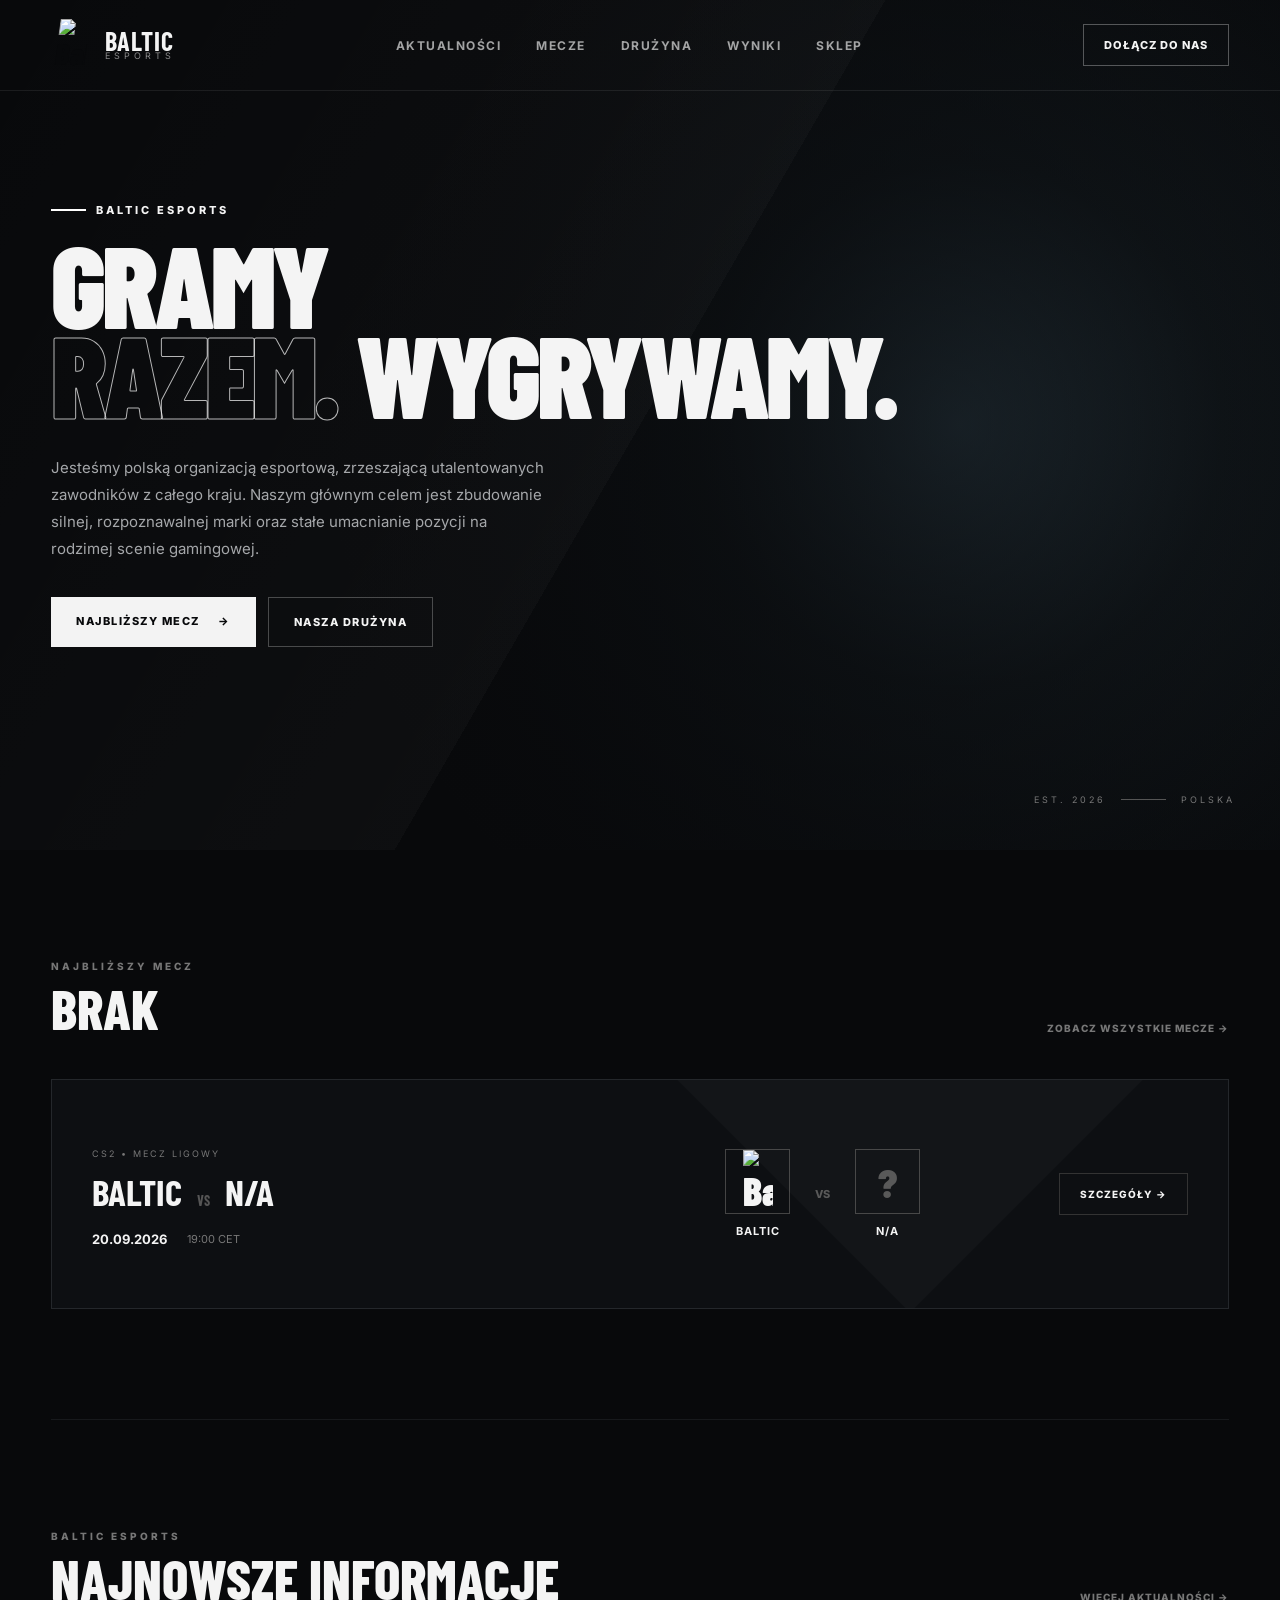
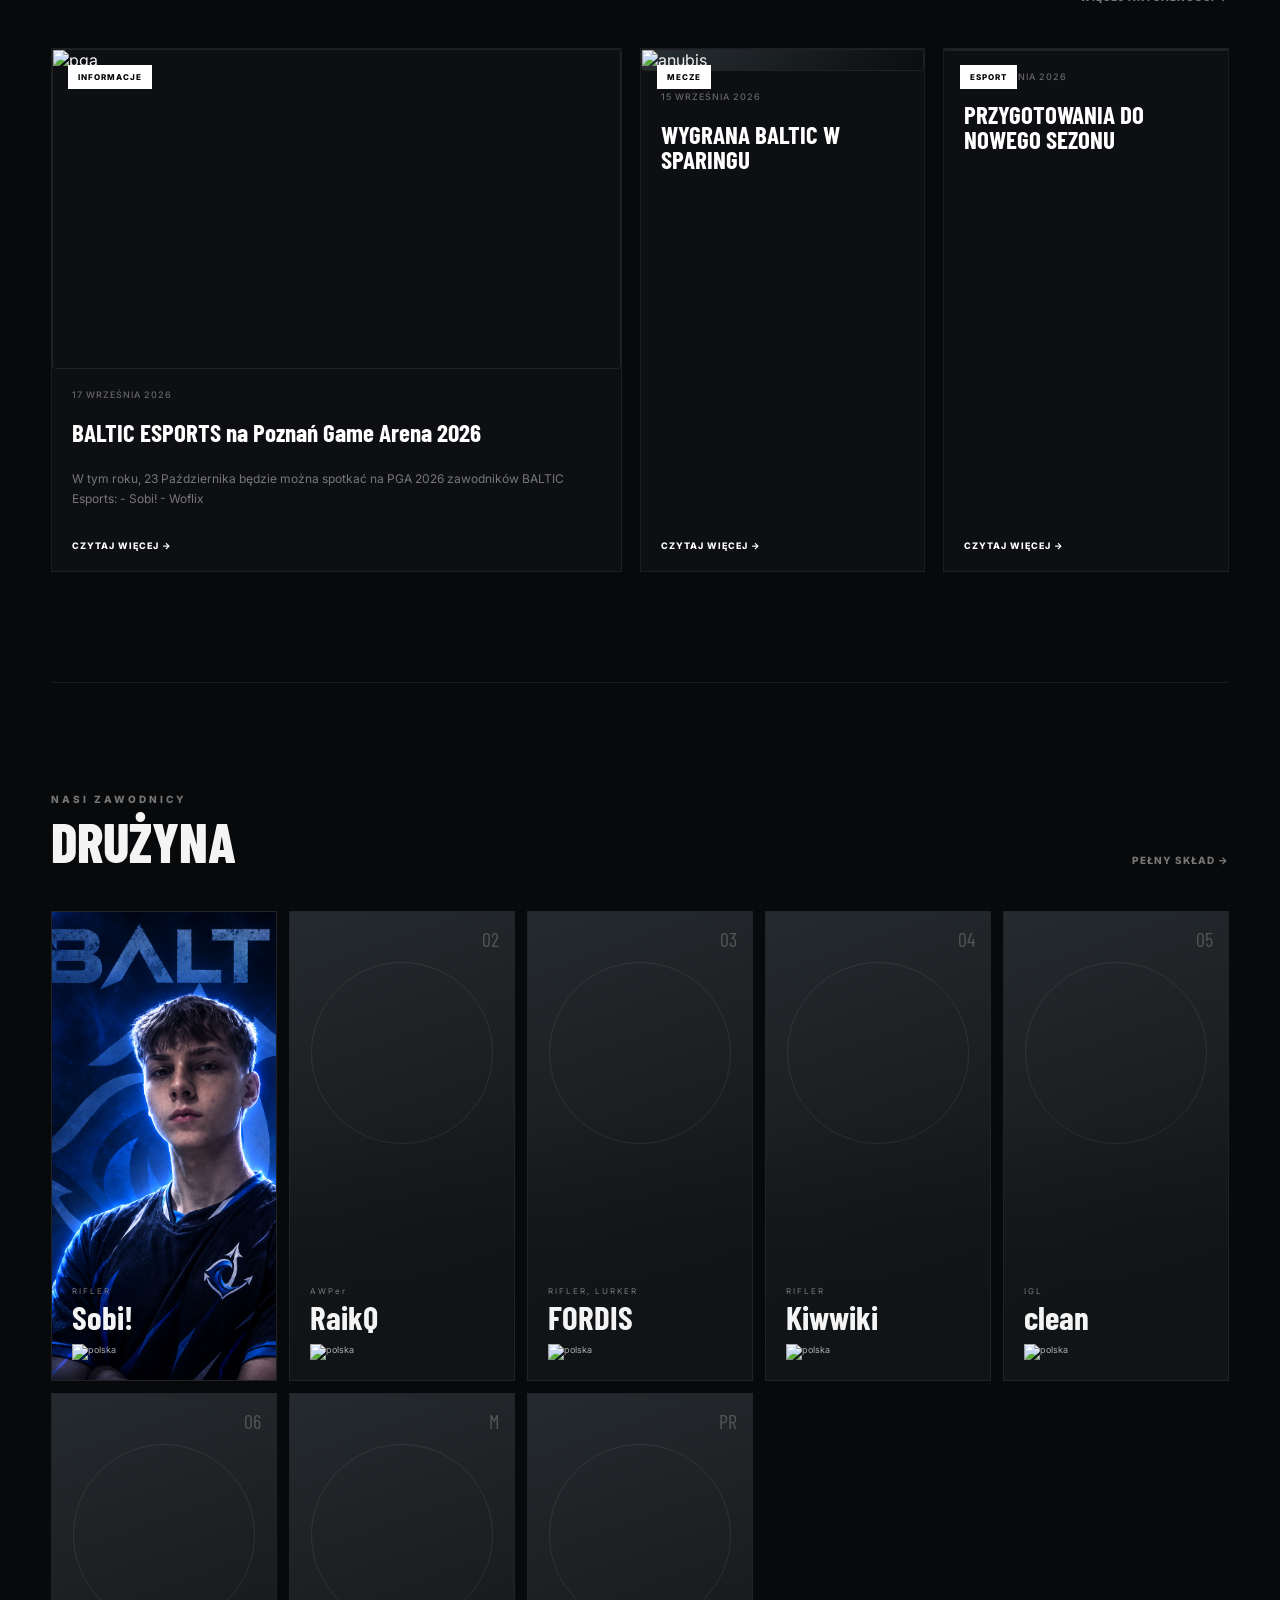
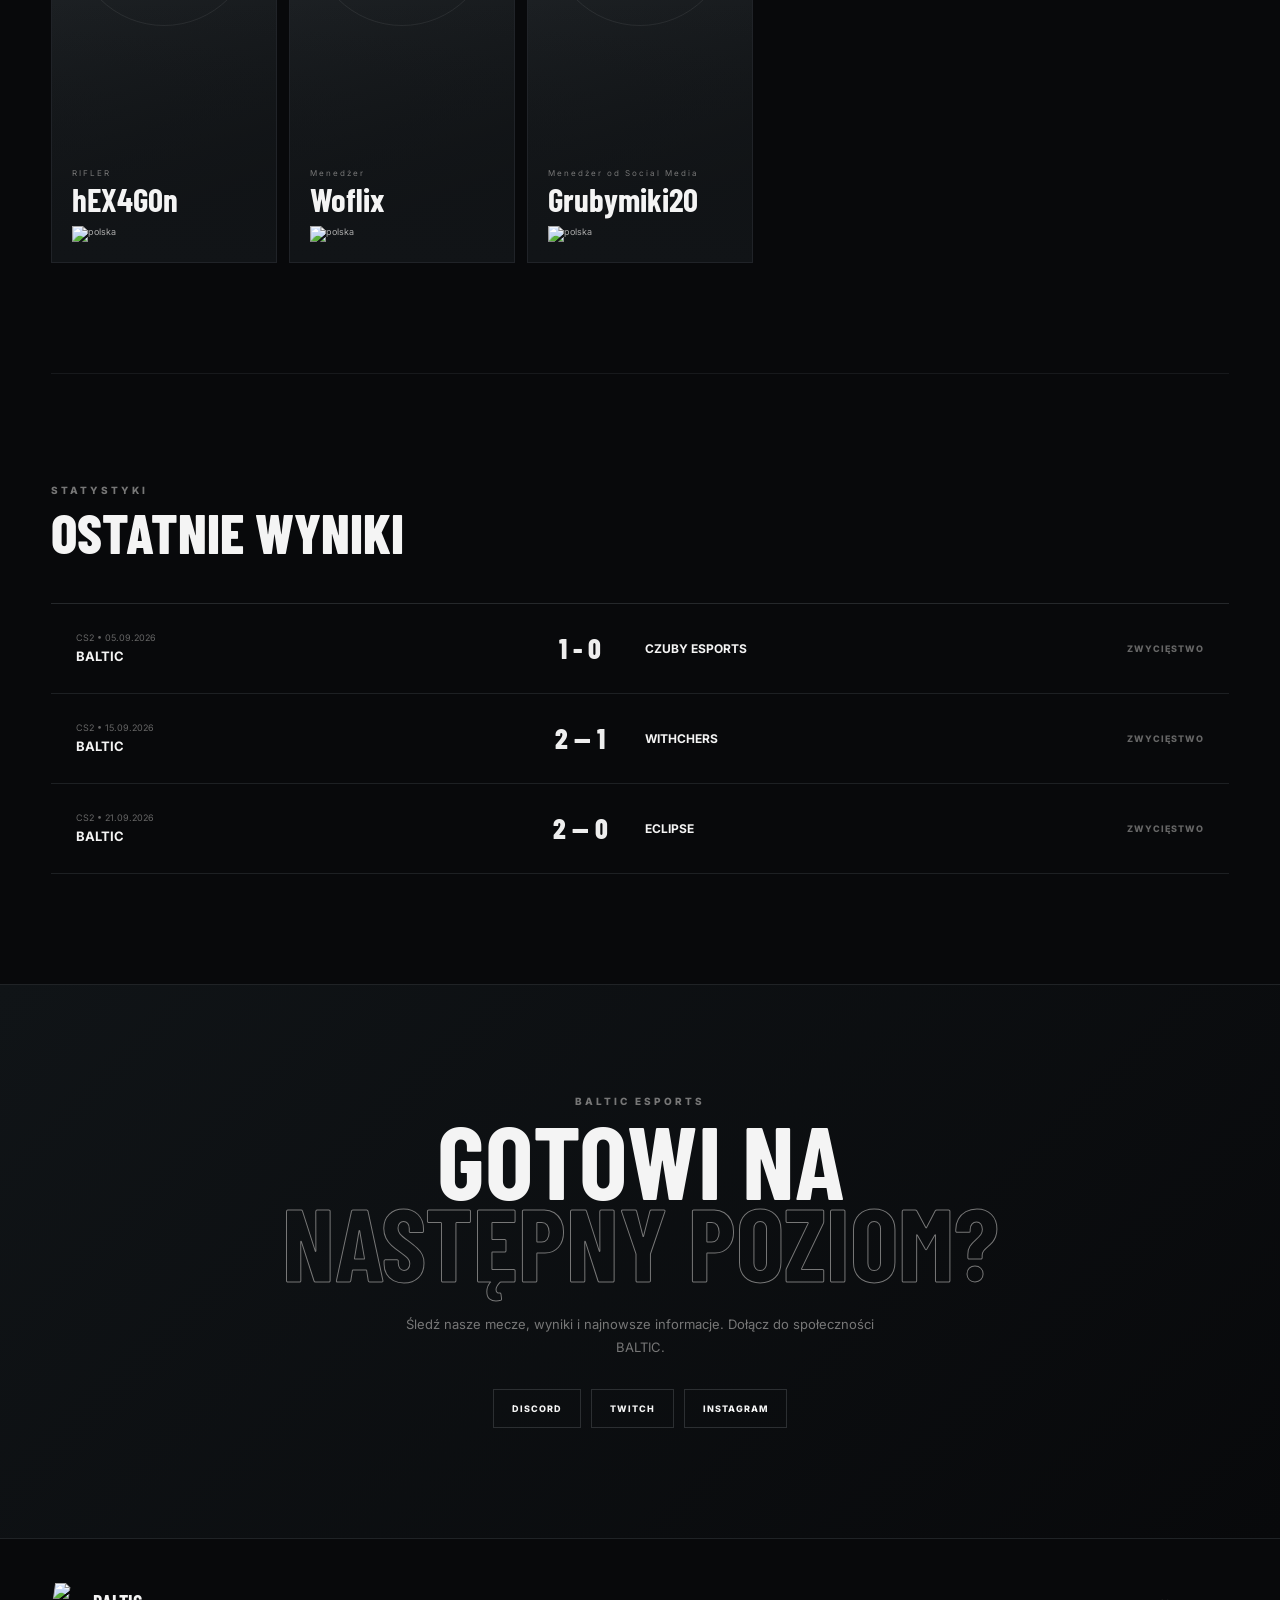
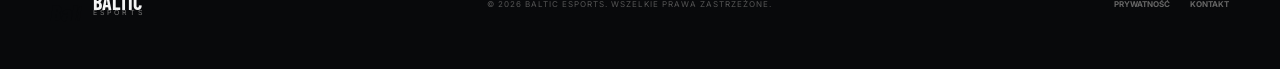
==== index.html @ 94ff8a75 "Add match result section to index.html" ====
<!DOCTYPE html>
<html lang="pl">
<head>
    <meta charset="UTF-8">
    <meta name="viewport" content="width=device-width, initial-scale=1.0">
    <title>BALTIC Esports</title>
    <link rel="stylesheet" href="index.css">
</head>
<body>
    <header class="navbar">
        <div class="nav-container">
            <a href="#" class="logo">
                <div class="logo-mark"><img class="logobaltic" src="BalticLogo.png" alt="Baltic"></div>
                <div class="logo-text">
                    <strong>BALTIC</strong>
                    <span>ESPORTS</span>
                </div>
            </a>
            <nav>
                <a href="#aktualnosci">AKTUALNOŚCI</a>
                <a href="#mecze">MECZE</a>
                <a href="#druzyna">DRUŻYNA</a>
                <a href="#wyniki">WYNIKI</a>
                <a href="/sklep/">SKLEP</a>
            </nav>
            <a href="#kontakt" class="nav-button">DOŁĄCZ DO NAS</a>
        </div>
    </header>
    <main>
        <section class="hero">
            <div class="hero-overlay"></div>
            <div class="hero-content">
                <div class="hero-label">
                    <span></span>
                    BALTIC ESPORTS
                </div>
                <h1>
                    GRAMY<br>
                    <span>RAZEM.</span>
                    WYGRYWAMY.
                </h1>
                <p>
                    Jesteśmy polską organizacją esportową, zrzeszającą utalentowanych zawodników z całego kraju. Naszym głównym celem jest zbudowanie silnej, rozpoznawalnej marki oraz stałe umacnianie pozycji na rodzimej scenie gamingowej.
                </p>
                <div class="hero-buttons">
                    <a href="#mecze" class="button primary">
                        NAJBLIŻSZY MECZ
                        <span>→</span>
                    </a>
                    <a href="#druzyna" class="button secondary">
                        NASZA DRUŻYNA
                    </a>
                </div>
            </div>
            <div class="hero-side">
                <span>EST. 2026</span>
                <div></div>
                <span>POLSKA</span>
            </div>
        </section>
        <section class="match-section" id="mecze">
            <div class="section-header">
                <div>
                    <span class="section-tag">NAJBLIŻSZY MECZ</span>
                    <h2>BRAK</h2>
                </div>
                <a href="#wyniki">ZOBACZ WSZYSTKIE MECZE →</a>
            </div>
            <div class="match-card">
                <div class="match-info">
                    <span class="match-label">CS2 • MECZ LIGOWY</span>
                    <h3>BALTIC <span>VS</span> N/A</h3>

                    <div class="match-date">
                        <strong>20.09.2026</strong>
                        <span>19:00 CET</span>
                    </div>
                </div>
                <div class="match-teams">
                    <div class="team">
                        <div class="team-logo"><img class="logobaltic" src="BalticLogo.png" alt="Baltic"></div>
                        <strong>BALTIC</strong>
                    </div>
                    <div class="vs">VS</div>
                    <div class="team">
                        <div class="enemy-logo">?</div>
                        <strong>N/A</strong>
                    </div>
                </div>
                <a href="#" class="match-button">SZCZEGÓŁY →</a>
            </div>
        </section>
        <section class="news-section" id="aktualnosci">
            <div class="section-header">
                <div>
                    <span class="section-tag">BALTIC ESPORTS</span>
                    <h2>NAJNOWSZE INFORMACJE</h2>
                </div>
                <a href="#">WIĘCEJ AKTUALNOŚCI →</a>
            </div>
            <div class="news-grid">
                <article class="news-card featured">
                    <div class="news-image image-one">
                        <img src="pga.jpg" alt="pga">
                        <span>INFORMACJE</span>
                    </div>
                    <div class="news-content">
                        <small>17 WRZEŚNIA 2026</small>
                        <h3>BALTIC ESPORTS na Poznań Game Arena 2026</h3>
                        <p>
                            W tym roku, 23 Października będzie można spotkać na PGA 2026 zawodników BALTIC Esports:
                            - Sobi!
                            - Woflix
                        </p>
                        <a href="/aktualnosci/">CZYTAJ WIĘCEJ →</a>
                    </div>
                </article>
                <article class="news-card">
                    <div class="news-image image-two">
                        <img src="anubis.jpg" alt="anubis">
                        <span>MECZE</span>
                    </div>
                    <div class="news-content">
                        <small>15 WRZEŚNIA 2026</small>
                        <h3>WYGRANA BALTIC W SPARINGU</h3>
                        <a href="/aktualnosci/">CZYTAJ WIĘCEJ →</a>
                    </div>
                </article>
                <article class="news-card">
                    <div class="news-image image-three">
                        <span>ESPORT</span>
                    </div>
                    <div class="news-content">
                        <small>08 WRZEŚNIA 2026</small>
                        <h3>PRZYGOTOWANIA DO NOWEGO SEZONU</h3>
                        <a href="#">CZYTAJ WIĘCEJ →</a>
                    </div>
                </article>
            </div>
        </section>
        <section class="team-section" id="druzyna">
            <div class="section-header">
                <div>
                    <span class="section-tag">NASI ZAWODNICY</span>
                    <h2>DRUŻYNA</h2>
                </div>
                <a href="#">PEŁNY SKŁAD →</a>
            </div>
            <div class="players">
                <div class="player">
                    <div class="player-number">01</div>
                    <div class="player-photo"><img class="playerphoto" src="Sobi.png" alt="Sobi"></div>
                    <div class="player-info">
                        <span>RIFLER</span>
                        <h3>Sobi!</h3>
                        <small><img class="flaga" src="flagapolski.png" alt="polska"></small>
                    </div>
                </div>
                <div class="player">
                    <div class="player-number">02</div>
                    <div class="player-photo"></div>
                    <div class="player-info">
                        <span>AWPer</span>
                        <h3>RaikQ</h3>
                        <small><img class="flaga" src="flagapolski.png" alt="polska"></small>
                    </div>
                </div>
                <div class="player">
                    <div class="player-number">03</div>
                    <div class="player-photo"></div>
                    <div class="player-info">
                        <span>RIFLER, LURKER</span>
                        <h3>FORDIS</h3>
                        <small><img class="flaga" src="flagapolski.png" alt="polska"></small>
                    </div>
                    </div>
                <div class="player">
                    <div class="player-number">04</div>
                    <div class="player-photo"></div>
                    <div class="player-info">
                        <span>RIFLER</span>
                        <h3>Kiwwiki</h3>
                        <small><img class="flaga" src="flagapolski.png" alt="polska"></small>
                    </div>
                    </div>
                <div class="player">
                    <div class="player-number">05</div>
                    <div class="player-photo"></div>
                    <div class="player-info">
                        <span>IGL</span>
                        <h3>clean</h3>
                        <small><img class="flaga" src="flagapolski.png" alt="polska"></small>
                    </div>
                    </div>
                <div class="player">
                    <div class="player-number">06</div>
                    <div class="player-photo"></div>
                    <div class="player-info">
                        <span>RIFLER</span>
                        <h3>hEX4G0n</h3>
                        <small><img class="flaga" src="flagapolski.png" alt="polska"></small>
                    </div>
                    </div>
                <div class="player">
                    <div class="player-number">M</div>
                    <div class="player-photo"><img class="playerphoto" src="BALTIC_Woflix.png" alt="Woflix"></div>
                    <div class="player-info">
                        <span>Menedżer</span>
                        <h3>Woflix</h3>
                        <small><img class="flaga" src="flagapolski.png" alt="polska"></small>
                    </div>
                    </div>
                    <div class="player">
                    <div class="player-number">PR</div>
                    <div class="player-photo"></div>
                    <div class="player-info">
                        <span>Menedżer od Social Media</span>
                        <h3>Grubymiki20</h3>
                        <small><img class="flaga" src="flagapolski.png" alt="polska"></small>
                    </div>
                        </div>
            </div>
        </section>
        <section class="results-section" id="wyniki">
            <div class="section-header">
                <div>
                    <span class="section-tag">STATYSTYKI</span>
                    <h2>OSTATNIE WYNIKI</h2>
                </div>
            </div>
            <div class="results">
                <div class="result">
                    <div>
                        <span>CS2 • 05.09.2026</span>
                        <strong>BALTIC</strong>
                    </div>

                    <div class="score win">
                        1 - 0
                    </div>

                    <div class="opponent">
                        CZUBY ESPORTS
                    </div>

                    <div class="result-status">ZWYCIĘSTWO</div>
                </div>
                <div class="result">
                    <div>
                        <span>CS2 • 15.09.2026</span>
                        <strong>BALTIC</strong>
                    </div>
                    <div class="score win">
                        2 — 1
                    </div>
                    <div class="opponent">
                        WITHCHERS
                    </div>
                    <div class="result-status">ZWYCIĘSTWO</div>
                </div>
                <div class="result">
                    <div>
                        <span>CS2 • 21.09.2026</span>
                        <strong>BALTIC</strong>
                    </div>
                    <div class="score win">
                        2 — 0
                    </div>
                    <div class="opponent">
                        ECLIPSE
                    </div>
                    <div class="result-status">ZWYCIĘSTWO</div>
                </div>

            </div>

        </section>
        <section class="cta" id="kontakt">
            <div class="cta-content">
                <span class="section-tag">BALTIC ESPORTS</span>
                <h2>
                    GOTOWI NA<br>
                    <span>NASTĘPNY POZIOM?</span>
                </h2>
                <p>
                    Śledź nasze mecze, wyniki i najnowsze informacje.
                    Dołącz do społeczności BALTIC.
                </p>
                <div class="social-buttons">
                    <a href="https://discord.gg/GJgg8WzSNc">DISCORD</a>
                    <a href="https://twitch.tv/Baltic_Live">TWITCH</a>
                    <a href="https://instragram.com/Woflix_">INSTAGRAM</a>
                </div>
            </div>
        </section>
    </main>
    <footer>
        <div class="footer-logo">
            <div class="logo-mark"><img class="logobaltic" src="BalticLogo.png" alt="Baltic"></div>
            <div>
                <strong>BALTIC</strong>
                <span>ESPORTS</span>
            </div>
        </div>
        <p>© 2026 BALTIC ESPORTS. WSZELKIE PRAWA ZASTRZEŻONE.</p>
        <div class="footer-links">
            <a href="#">PRYWATNOŚĆ</a>
            <a href="mailto:woflix@baltic-esports.com">KONTAKT</a>
        </div>
    </footer>
</body>
</html>
---- index.css ----
@import url('https://fonts.googleapis.com/css2?family=Barlow+Condensed:wght@400;500;600;700;800;900&family=Inter:wght@400;500;600;700;800&display=swap');


/* =========================
   RESET
========================= */

* {
    margin: 0;
    padding: 0;
    box-sizing: border-box;
}

html {
    scroll-behavior: smooth;
}

body {
    background: #08090b;
    color: #f4f4f4;
    font-family: "Inter", sans-serif;
}

a {
    color: inherit;
    text-decoration: none;
}


/* =========================
   NAVBAR
========================= */

.navbar {
    position: absolute;
    top: 0;
    left: 0;
    width: 100%;
    z-index: 20;
    border-bottom: 1px solid rgba(255,255,255,0.08);
}

.nav-container {
    width: min(1400px, 92%);
    margin: auto;
    height: 90px;

    display: flex;
    align-items: center;
    justify-content: space-between;
}

.logo {
    display: flex;
    align-items: center;
    gap: 12px;
}

.logo-mark {
    width: 42px;
    height: 42px;
    display: flex;
    align-items: center;
    justify-content: center;
    color: #08090b;
    font-family: "Barlow Condensed";
    font-size: 30px;
    font-weight: 900;
    transform: skew(-8deg);
}

.logo-text {
    display: flex;
    flex-direction: column;
    line-height: 0.85;
}

.logo-text strong {
    font-family: "Barlow Condensed";
    font-size: 26px;
    letter-spacing: 1px;
}

.logo-text span {
    font-size: 9px;
    letter-spacing: 4px;
    opacity: 0.55;
}

nav {
    display: flex;
    gap: 35px;
}

nav a {
    font-size: 12px;
    font-weight: 700;
    letter-spacing: 1.5px;
    opacity: 0.65;
    transition: 0.25s;
}

nav a:hover {
    opacity: 1;
}

.nav-button {
    padding: 13px 20px;
    border: 1px solid rgba(255,255,255,0.3);

    font-size: 11px;
    font-weight: 800;
    letter-spacing: 1px;

    transition: 0.25s;
}

.nav-button:hover {
    background: white;
    color: black;
}


/* =========================
   HERO
========================= */

.hero {
    height: 850px;
    min-height: 700px;

    position: relative;
    overflow: hidden;

    display: flex;
    align-items: center;

    background:
        linear-gradient(90deg, #08090b 0%, rgba(8,9,11,0.85) 38%, rgba(8,9,11,0.25) 100%),
        radial-gradient(circle at 75% 50%, #25343d 0%, #11171b 25%, #08090b 60%);
}

.hero::after {
    content: "";

    position: absolute;
    inset: 0;

    background:
        linear-gradient(120deg,
        transparent 0%,
        rgba(255,255,255,0.025) 50%,
        transparent 50%);

    pointer-events: none;
}

.hero-content {
    position: relative;
    z-index: 5;

    width: min(1400px, 92%);
    margin: auto;
}

.hero-label {
    display: flex;
    align-items: center;
    gap: 10px;

    font-size: 11px;
    font-weight: 800;
    letter-spacing: 3px;

    margin-bottom: 22px;
}

.hero-label span {
    width: 35px;
    height: 2px;
    background: white;
}

.hero h1 {
    font-family: "Barlow Condensed";
    font-size: clamp(80px, 9vw, 145px);
    font-weight: 900;
    line-height: 0.78;
    letter-spacing: -4px;
}

.hero h1 span {
    color: transparent;
    -webkit-text-stroke: 1px rgba(255,255,255,0.7);
}

.hero p {
    max-width: 500px;
    margin-top: 35px;

    font-size: 15px;
    line-height: 1.8;
    color: #a5a7aa;
}

.hero-buttons {
    display: flex;
    gap: 12px;
    margin-top: 35px;
}

.button {
    padding: 17px 25px;

    font-size: 11px;
    font-weight: 800;
    letter-spacing: 1.5px;

    transition: 0.25s;
}

.button.primary {
    background: #f3f3f3;
    color: #08090b;
}

.button.primary span {
    margin-left: 15px;
}

.button.primary:hover {
    transform: translateY(-3px);
}

.button.secondary {
    border: 1px solid rgba(255,255,255,0.25);
}

.button.secondary:hover {
    background: rgba(255,255,255,0.08);
}

.hero-side {
    position: absolute;
    right: 45px;
    bottom: 45px;

    display: flex;
    align-items: center;
    gap: 15px;

    font-size: 9px;
    letter-spacing: 3px;
    color: #777;
}

.hero-side div {
    width: 45px;
    height: 1px;
    background: #555;
}


/* =========================
   GENERAL SECTIONS
========================= */

section:not(.hero) {
    width: min(1400px, 92%);
    margin: auto;
    padding: 110px 0;
}

.section-header {
    display: flex;
    align-items: end;
    justify-content: space-between;

    margin-bottom: 45px;
}

.section-tag {
    display: block;

    font-size: 10px;
    font-weight: 800;
    letter-spacing: 3px;

    color: #777;

    margin-bottom: 12px;
}

.section-header h2 {
    font-family: "Barlow Condensed";
    font-size: 55px;
    line-height: 0.9;
    font-weight: 800;
}

.section-header > a {
    font-size: 10px;
    font-weight: 800;
    letter-spacing: 1px;
    color: #777;
}

.section-header > a:hover {
    color: white;
}


/* =========================
   MATCH
========================= */

.match-section {
    border-bottom: 1px solid #17191c;
}

.match-card {
    min-height: 230px;

    padding: 40px;

    border: 1px solid #24272b;
    background: #0d0f12;

    display: grid;
    grid-template-columns: 1.2fr 1fr auto;
    align-items: center;
    gap: 30px;

    position: relative;
    overflow: hidden;
}

.match-card::before {
    content: "";

    position: absolute;
    width: 400px;
    height: 400px;

    right: 10%;
    top: -250px;

    background: rgba(255,255,255,0.025);
    transform: rotate(45deg);
}

.match-label {
    font-size: 9px;
    letter-spacing: 2px;
    color: #777;
}

.match-info h3 {
    font-family: "Barlow Condensed";
    font-size: 37px;
    margin: 8px 0 18px;
}

.match-info h3 span {
    font-size: 14px;
    color: #555;
    margin: 0 8px;
}

.match-date {
    display: flex;
    gap: 20px;
    align-items: center;
}

.match-date strong {
    font-size: 13px;
}

.match-date span {
    color: #777;
    font-size: 11px;
}

.match-teams {
    display: flex;
    align-items: center;
    justify-content: center;
    gap: 25px;
}

.team {
    display: flex;
    flex-direction: column;
    align-items: center;
    gap: 10px;
}

.team-logo,
.enemy-logo {
    width: 65px;
    height: 65px;

    display: flex;
    align-items: center;
    justify-content: center;

    font-family: "Barlow Condensed";
    font-size: 40px;
    font-weight: 900;

    border: 1px solid #444;
}

.enemy-logo {
    color: #555;
}

.team strong {
    font-size: 11px;
    letter-spacing: 1px;
}

.vs {
    color: #555;
    font-size: 11px;
    font-weight: 800;
}

.match-button {
    padding: 14px 20px;

    border: 1px solid #333;

    font-size: 10px;
    font-weight: 800;
    letter-spacing: 1px;

    transition: 0.25s;
}

.match-button:hover {
    background: white;
    color: black;
}


/* =========================
   NEWS
========================= */

.news-grid {
    display: grid;
    grid-template-columns: 2fr 1fr 1fr;
    gap: 18px;
}

/* GŁÓWNA KARTA */
.news-card {
  background: #0d0f12;
  border: 1px solid #1b1e22;
  overflow: hidden;
  display: flex;
  flex-direction: column; /* Układa elementy w pionie: najpierw obrazek, potem treść */
  height: 100%; /* Sprawia, że karty w jednym rzędzie mają równą wysokość */
}

/* KONTENER NA OBRAZEK */
.news-image {
  position: relative; /* Pozwala na pozycjonowanie absolutne napisu (MECZE, ESPORT) */
  width: 100%;
  height: 240px; /* Stała wysokość dla obrazków w zwykłych kartach */
  flex-shrink: 0; /* Zapobiega kurczeniu się obrazka */
}

/* KARTA WYRÓŻNIONA (Pierwsza z lewej) */
.featured .news-image {
  height: 320px; /* Pierwsza karta może mieć większy obrazek */
}

/* DOPASOWANIE SAMEGO OBRAZKA */
.news-image img {
  width: 100%;
  height: 100%;
  object-fit: cover; /* Obrazek wypełnia idealnie przestrzeń bez zniekształceń */
  display: block;
}

/* ETYKIETY (INFORMACJE, MECZE, ESPORT) */
.news-image span {
  position: absolute;
  top: 15px;
  left: 15px;
  z-index: 5;
  background: #ffffff;
  color: #000000;
  padding: 5px 10px;
  font-size: 11px;
  font-weight: bold;
  text-transform: uppercase;
  letter-spacing: 1px;
}

/* KONTENER Z TEKSTEM POD OBRAZKIEM */
.news-content {
  padding: 20px;
  display: flex;
  flex-direction: column;
  flex-grow: 1; /* Sprawia, że stopka z linkiem zawsze ląduje na samym dole */
  gap: 10px;    /* Równe odstępy między datą, tytułem a linkiem */
}

.news-content small {
  color: #64748b;
  font-size: 12px;
  font-weight: 500;
}

.news-content h3 {
  color: #ffffff;
  font-size: 18px;
  line-height: 1.4;
  margin: 0;
}

.news-content p {
  color: #94a3b8;
  font-size: 14px;
  line-height: 1.5;
  margin: 0 0 10px 0;
}

.news-content a {
  color: #ffffff;
  text-decoration: none;
  font-size: 13px;
  font-weight: bold;
  margin-top: auto; /* Wypycha link "CZYTAJ WIĘCEJ" na dół karty */
  display: inline-block;
}

.news-content a:hover {
  text-decoration: underline;
}

/* GRADIENTY DLA KART BEZ OBRAZKÓW */
.image-two {
  background: linear-gradient(135deg, #283034, #0b0d0f);
}

.image-three {
  background: linear-gradient(135deg, #20262b, #0a0b0d);
}

}

.featured .news-image {
    height: 350px;
}

.image-two {
    background:
        linear-gradient(135deg, #283034, #0b0d0f);
}

.image-three {
    background:
        linear-gradient(135deg, #303234, #0a0b0c);
}

.news-image span {
    padding: 7px 10px;
    background: white;
    color: black;

    font-size: 8px;
    font-weight: 800;
    letter-spacing: 1px;
}

.news-content small {
    font-size: 9px;
    color: #666;
    letter-spacing: 1px;
}

.news-content h3 {
    font-family: "Barlow Condensed";
    font-size: 25px;
    line-height: 1;

    margin: 10px 0 14px;
}

.news-content p {
    color: #777;
    font-size: 12px;
    line-height: 1.7;
    margin-bottom: 20px;
}

.news-content a {
    font-size: 9px;
    font-weight: 800;
    letter-spacing: 1px;
}


/* =========================
   TEAM
========================= */

.team-section {
    border-top: 1px solid #17191c;
}

.players {
    display: grid;
    grid-template-columns: repeat(5, 1fr);
    gap: 12px;
}

.player {
    height: 470px;

    position: relative;
    overflow: hidden;

    background:
        linear-gradient(160deg, #252a2e, #0d0f11);

    border: 1px solid #202328;

    transition: 0.3s;
}

.player:hover {
    transform: translateY(-8px);
    border-color: #555;
}

.player::before {
    content: "";

    position: absolute;
    width: 180px;
    height: 180px;

    top: 50px;
    left: 50%;

    transform: translateX(-50%);

    border-radius: 50%;

    border: 1px solid rgba(255,255,255,0.08);
}

.player-photo {
    position: absolute;
    width: 100%;
    height: 80%;
    bottom: 0;
    background:
        linear-gradient(
            to top,
            #111417 0%,
            transparent 70%
        );
}
.playerphoto {
   height: 470px;
   position: absolute;
   left: -30%;
   bottom: 0;
}

.player-number {
    position: absolute;

    right: 15px;
    top: 15px;

    font-family: "Barlow Condensed";
    font-size: 20px;
    color: #555;
}

.player-info {
    position: absolute;

    bottom: 20px;
    left: 20px;

    z-index: 2;
}

.player-info span {
    font-size: 8px;
    letter-spacing: 2px;
    color: #777;
}

.player-info h3 {
    font-family: "Barlow Condensed";
    font-size: 33px;
    line-height: 0.9;
    margin: 5px 0;
}

.player-info small {
    font-size: 9px;
    color: #aaa;
}


/* =========================
   RESULTS
========================= */

.results-section {
    border-top: 1px solid #17191c;
}

.results {
    border-top: 1px solid #25282b;
}

.result {
    min-height: 90px;

    padding: 20px 25px;

    display: grid;
    grid-template-columns: 1fr 130px 1fr 120px;
    align-items: center;

    border-bottom: 1px solid #1d2023;
}

.result > div:first-child {
    display: flex;
    flex-direction: column;
    gap: 5px;
}

.result span {
    color: #666;
    font-size: 9px;
}

.result strong {
    font-size: 13px;
}

.score {
    font-family: "Barlow Condensed";
    font-size: 28px;
    font-weight: 800;
    text-align: center;
}

.score.win {
    color: #eee;
}

.score.loss {
    color: #777;
}

.opponent {
    font-size: 12px;
    font-weight: 700;
   float: right;
}

.result-status {
    text-align: right;
    font-size: 9px;
    font-weight: 800;
    letter-spacing: 1px;
    color: #666;
}


/* =========================
   CTA
========================= */

.cta {
    width: 100% !important;

    text-align: center;

    background:
        linear-gradient(
            135deg,
            #101417,
            #08090b
        );

    border-top: 1px solid #202326;
    border-bottom: 1px solid #202326;
}

.cta-content {
    max-width: 750px;
    margin: auto;
}

.cta h2 {
    font-family: "Barlow Condensed";
    font-size: clamp(65px, 8vw, 110px);
    line-height: 0.8;
    margin-bottom: 30px;
}

.cta h2 span {
    color: transparent;
    -webkit-text-stroke: 1px #777;
}

.cta p {
    color: #777;
    font-size: 13px;
    line-height: 1.8;
    max-width: 500px;
    margin: auto;
}

.social-buttons {
    margin-top: 30px;

    display: flex;
    justify-content: center;
    gap: 10px;
}

.social-buttons a {
    padding: 13px 18px;

    border: 1px solid #2c2f32;

    font-size: 9px;
    font-weight: 800;
    letter-spacing: 1px;

    transition: 0.25s;
}

.social-buttons a:hover {
    background: white;
    color: black;
}


/* =========================
   FOOTER
========================= */

footer {
    min-height: 130px;

    width: min(1400px, 92%);
    margin: auto;

    display: flex;
    align-items: center;
    justify-content: space-between;

    gap: 30px;
}

.footer-logo {
    display: flex;
    align-items: center;
    gap: 10px;
}

.footer-logo .logo-mark {
    width: 32px;
    height: 32px;
    font-size: 22px;
}

.footer-logo > div:last-child {
    display: flex;
    flex-direction: column;
    line-height: 0.8;
}

.footer-logo strong {
    font-family: "Barlow Condensed";
    font-size: 20px;
}

.footer-logo span {
    font-size: 7px;
    letter-spacing: 3px;
    color: #777;
}

footer p {
    color: #555;
    font-size: 8px;
    letter-spacing: 1px;
}

.footer-links {
    display: flex;
    gap: 20px;
}

.footer-links a {
    color: #666;
    font-size: 8px;
    font-weight: 700;
}

.footer-links a:hover {
    color: white;
}


/* =========================
   RESPONSIVE
========================= */

@media (max-width: 1000px) {

    nav {
        display: none;
    }

    .match-card {
        grid-template-columns: 1fr;
        text-align: center;
    }

    .match-date {
        justify-content: center;
    }

    .news-grid {
        grid-template-columns: 1fr;
    }

    .players {
        grid-template-columns: repeat(2, 1fr);
    }

    .result {
        grid-template-columns: 1fr 100px 1fr;
    }

    .result-status {
        display: none;
    }

    footer {
        flex-direction: column;
        justify-content: center;
        padding: 40px 0;
    }
}


@media (max-width: 600px) {

    .nav-button {
        display: none;
    }

    .hero {
        height: 750px;
    }

    .hero h1 {
        font-size: 70px;
        letter-spacing: -2px;
    }

    .hero p {
        font-size: 13px;
    }

    .hero-buttons {
        flex-direction: column;
        width: 220px;
    }

    .section-header {
        align-items: start;
        flex-direction: column;
        gap: 20px;
    }

    .section-header h2 {
        font-size: 43px;
    }

    section:not(.hero) {
        padding: 75px 0;
    }

    .players {
        grid-template-columns: 1fr;
    }

    .player {
        height: 420px;
    }

    .result {
        grid-template-columns: 1fr 90px 1fr;
        padding: 20px 10px;
    }

    .opponent {
        text-align: right;
    }

    .social-buttons {
        flex-direction: column;
        width: 200px;
        margin-left: auto;
        margin-right: auto;
    }
}
.flaga {
   width: 25px;
}
.logobaltic {
   width: 30px;
}
.newsimage {
   width: 250px;
   float: left;
}
.news-article-container {
    max-width: 1200px;
    margin: 120px auto 60px auto;
    padding: 0 20px;
    color: #ffffff;
}

.article-category {
    color: #666;
    font-size: 12px;
    text-transform: uppercase;
    letter-spacing: 2px;
    display: block;
    margin-bottom: 10px;
}

.article-title {
    font-size: 42px;
    font-weight: 800;
    text-transform: uppercase;
    margin-bottom: 20px;
    letter-spacing: -1px;
}

.article-separator {
    width: 100%;
    height: 1px;
    background-color: #222;
    margin-bottom: 40px;
}

.article-content-wrapper {
    display: flex;
    gap: 50px;
    align-items: flex-start;
}

.article-text {
    flex: 1;
    font-size: 18px;
    line-height: 1.6;
    color: #cccccc;
}

.article-text p {
    margin-bottom: 20px;
}

.article-list {
    margin-bottom: 20px;
    padding-left: 20px;
}

.article-list li {
    margin-bottom: 8px;
    color: #ffffff;
}

.article-image-box {
    flex: 1;
}

.news-image {
    width: 100%;
    height: auto;
    border-radius: 4px;
    border: 1px solid #222;
}

.btn-back {
    display: inline-block;
    margin-top: 30px;
    color: #ffffff;
    text-decoration: none;
    font-size: 14px;
    border-bottom: 1px solid transparent;
    transition: border 0.2s;
}

.btn-back:hover {
    border-bottom: 1px solid #ffffff;
}

@media (max-width: 768px) {
    .article-content-wrapper {
        flex-direction: column;
    }
    .article-title {
        font-size: 32px;
    }
}
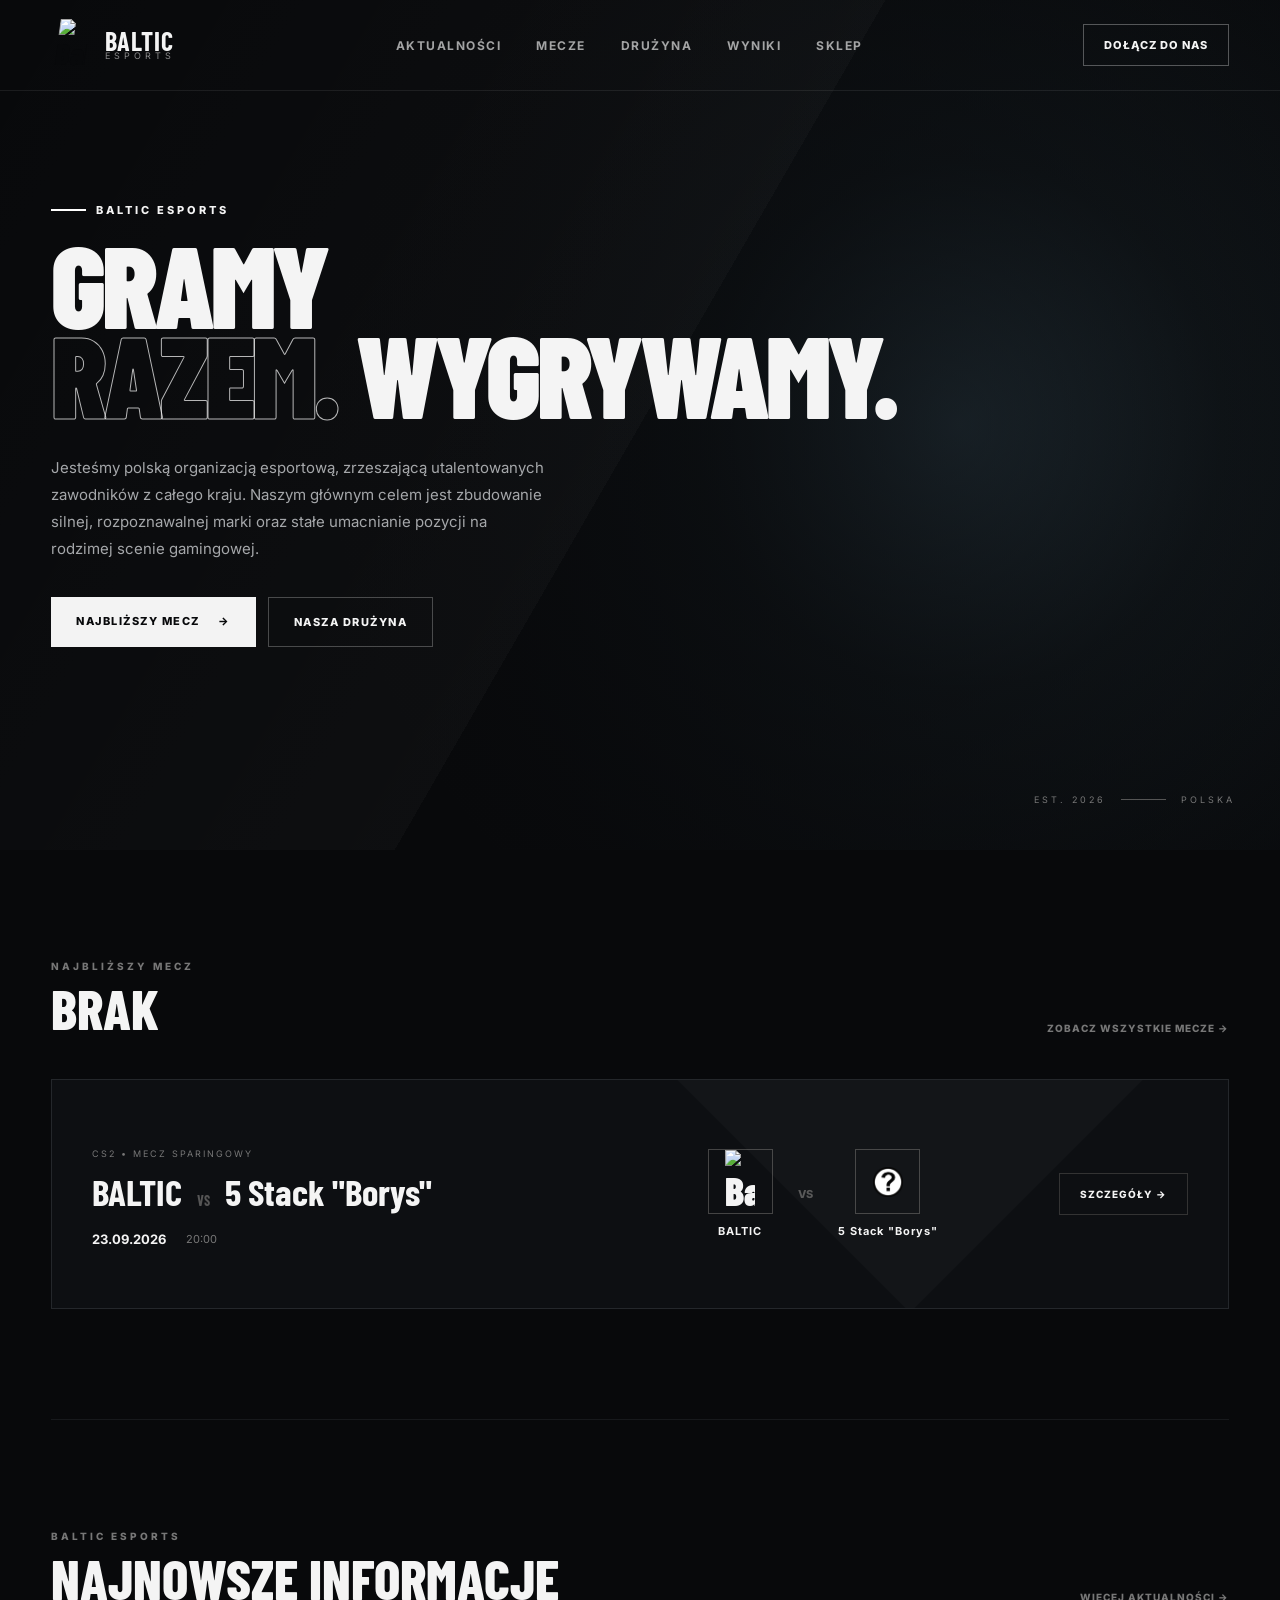
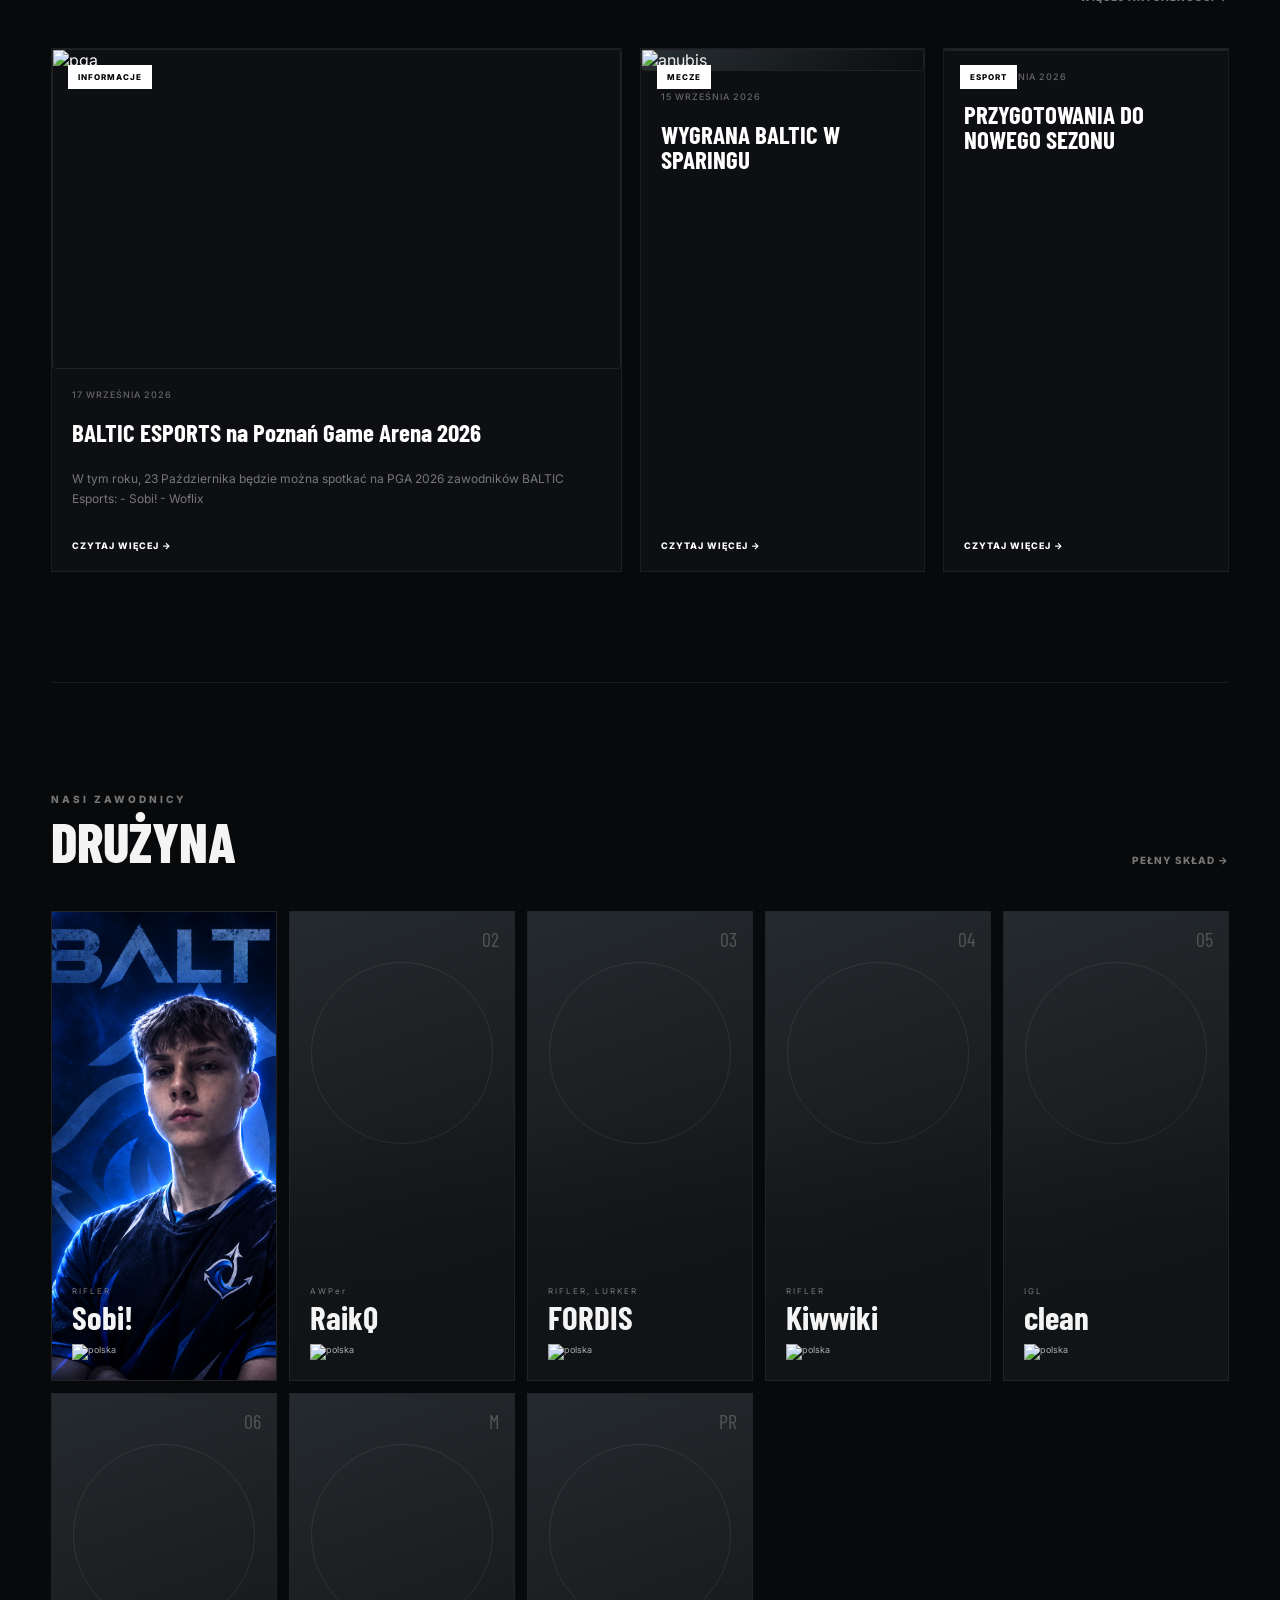
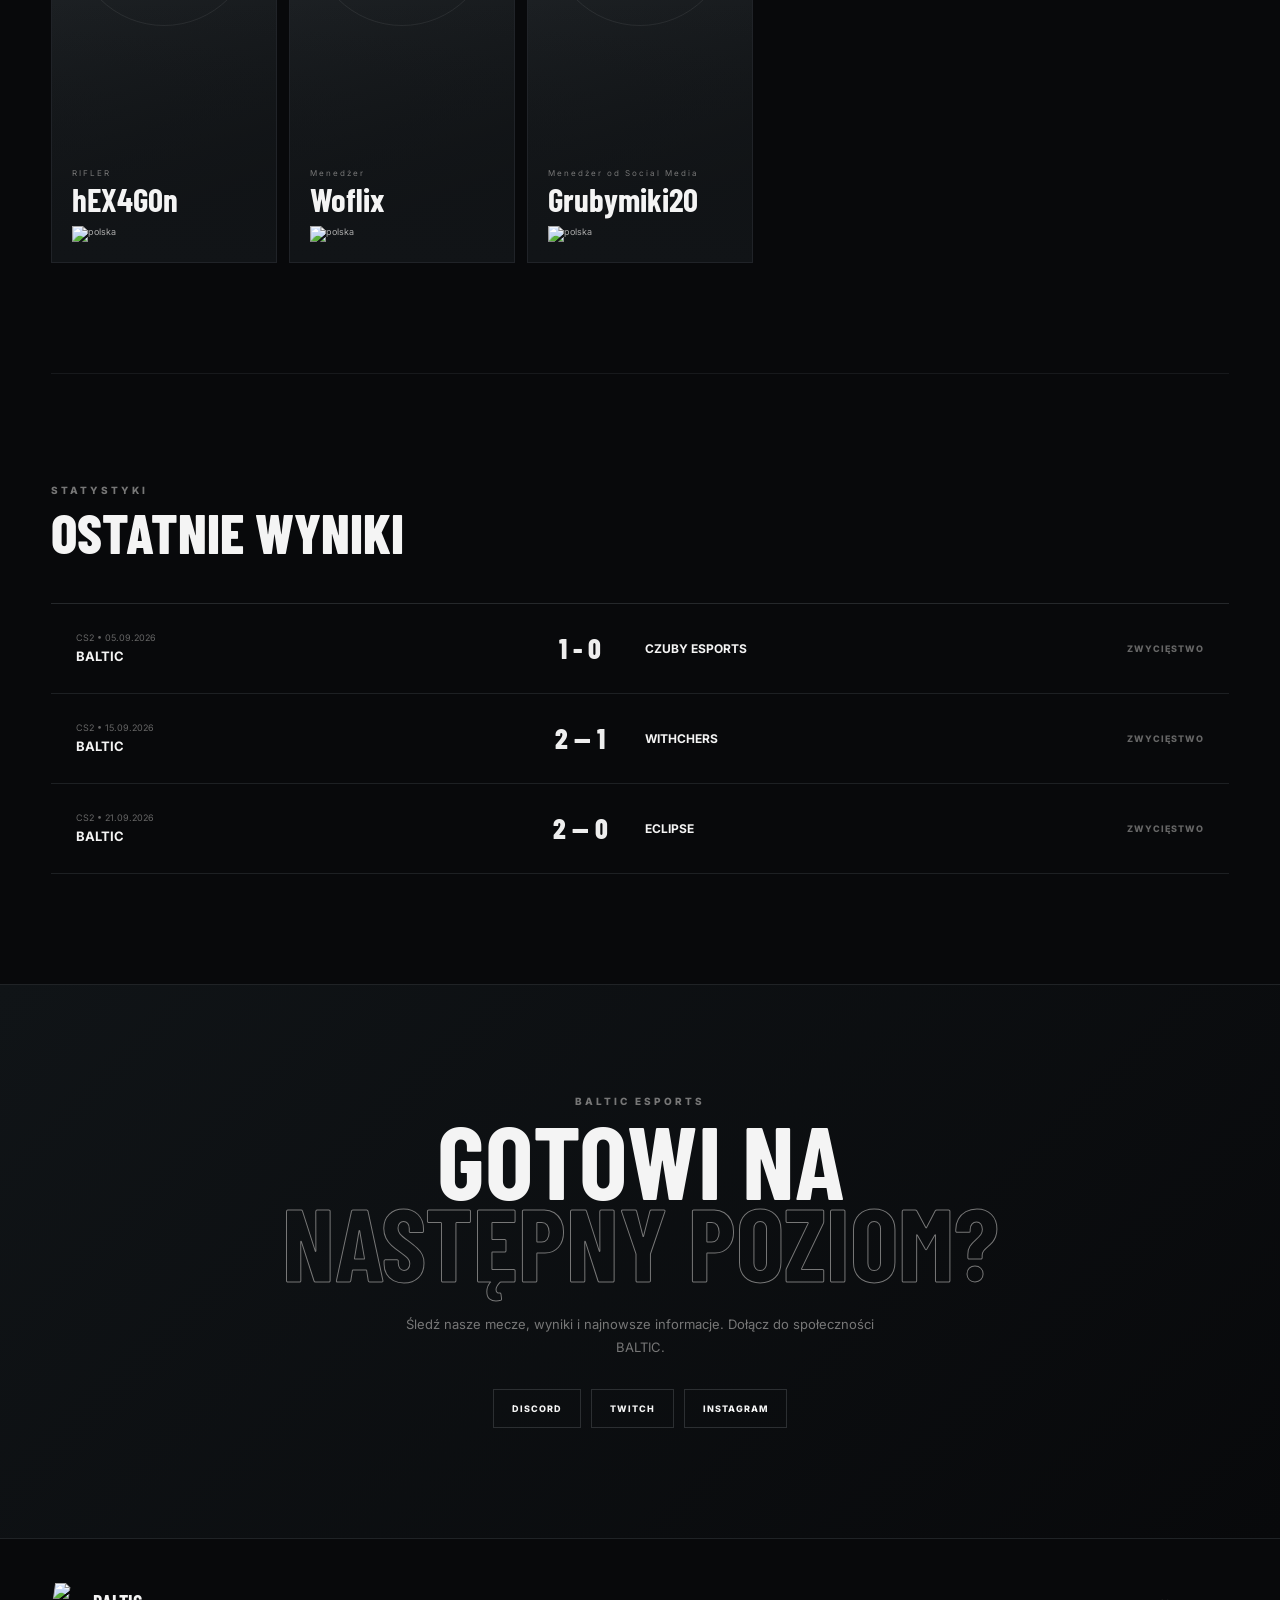
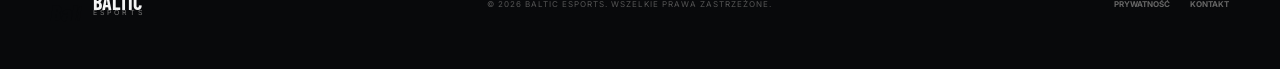
==== commit 50755aad: "Update match details for CS2 game" ====
--- a/index.html
+++ b/index.html
@@ -68,12 +68,12 @@
             </div>
             <div class="match-card">
                 <div class="match-info">
-                    <span class="match-label">CS2 • MECZ LIGOWY</span>
-                    <h3>BALTIC <span>VS</span> N/A</h3>
+                    <span class="match-label">CS2 • MECZ SPARINGOWY</span>
+                    <h3>BALTIC <span>VS</span> 5 Stack "Borys"</h3>
 
                     <div class="match-date">
-                        <strong>20.09.2026</strong>
-                        <span>19:00 CET</span>
+                        <strong>23.09.2026</strong>
+                        <span>20:00</span>
                     </div>
                 </div>
                 <div class="match-teams">
@@ -83,8 +83,8 @@
                     </div>
                     <div class="vs">VS</div>
                     <div class="team">
-                        <div class="enemy-logo">?</div>
-                        <strong>N/A</strong>
+                        <div class="enemy-logo"><img class="logobaltic" src="question mark.png" alt="unknown"></div>
+                        <strong>5 Stack "Borys"</strong>
                     </div>
                 </div>
                 <a href="#" class="match-button">SZCZEGÓŁY →</a>
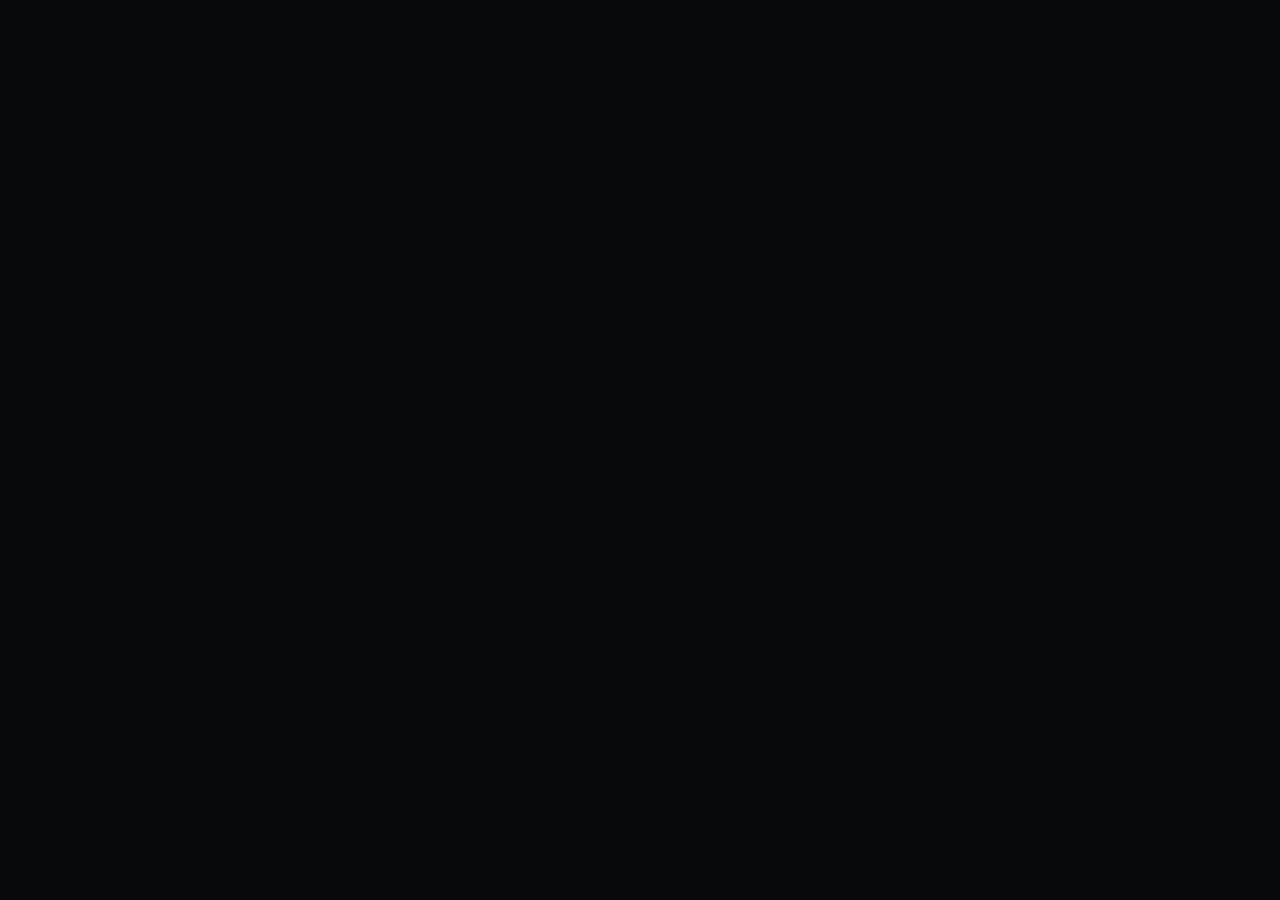
==== commit 223354d6: "Add script tag for index.js in HTML file" ====
--- a/index.html
+++ b/index.html
@@ -5,6 +5,7 @@
     <meta name="viewport" content="width=device-width, initial-scale=1.0">
     <title>BALTIC Esports</title>
     <link rel="stylesheet" href="index.css">
+    <script src="index.js">
 </head>
 <body>
     <header class="navbar">
@@ -62,7 +63,7 @@
             <div class="section-header">
                 <div>
                     <span class="section-tag">NAJBLIŻSZY MECZ</span>
-                    <h2>BRAK</h2>
+                    <h2><p id="data"></h2>
                 </div>
                 <a href="#wyniki">ZOBACZ WSZYSTKIE MECZE →</a>
             </div>
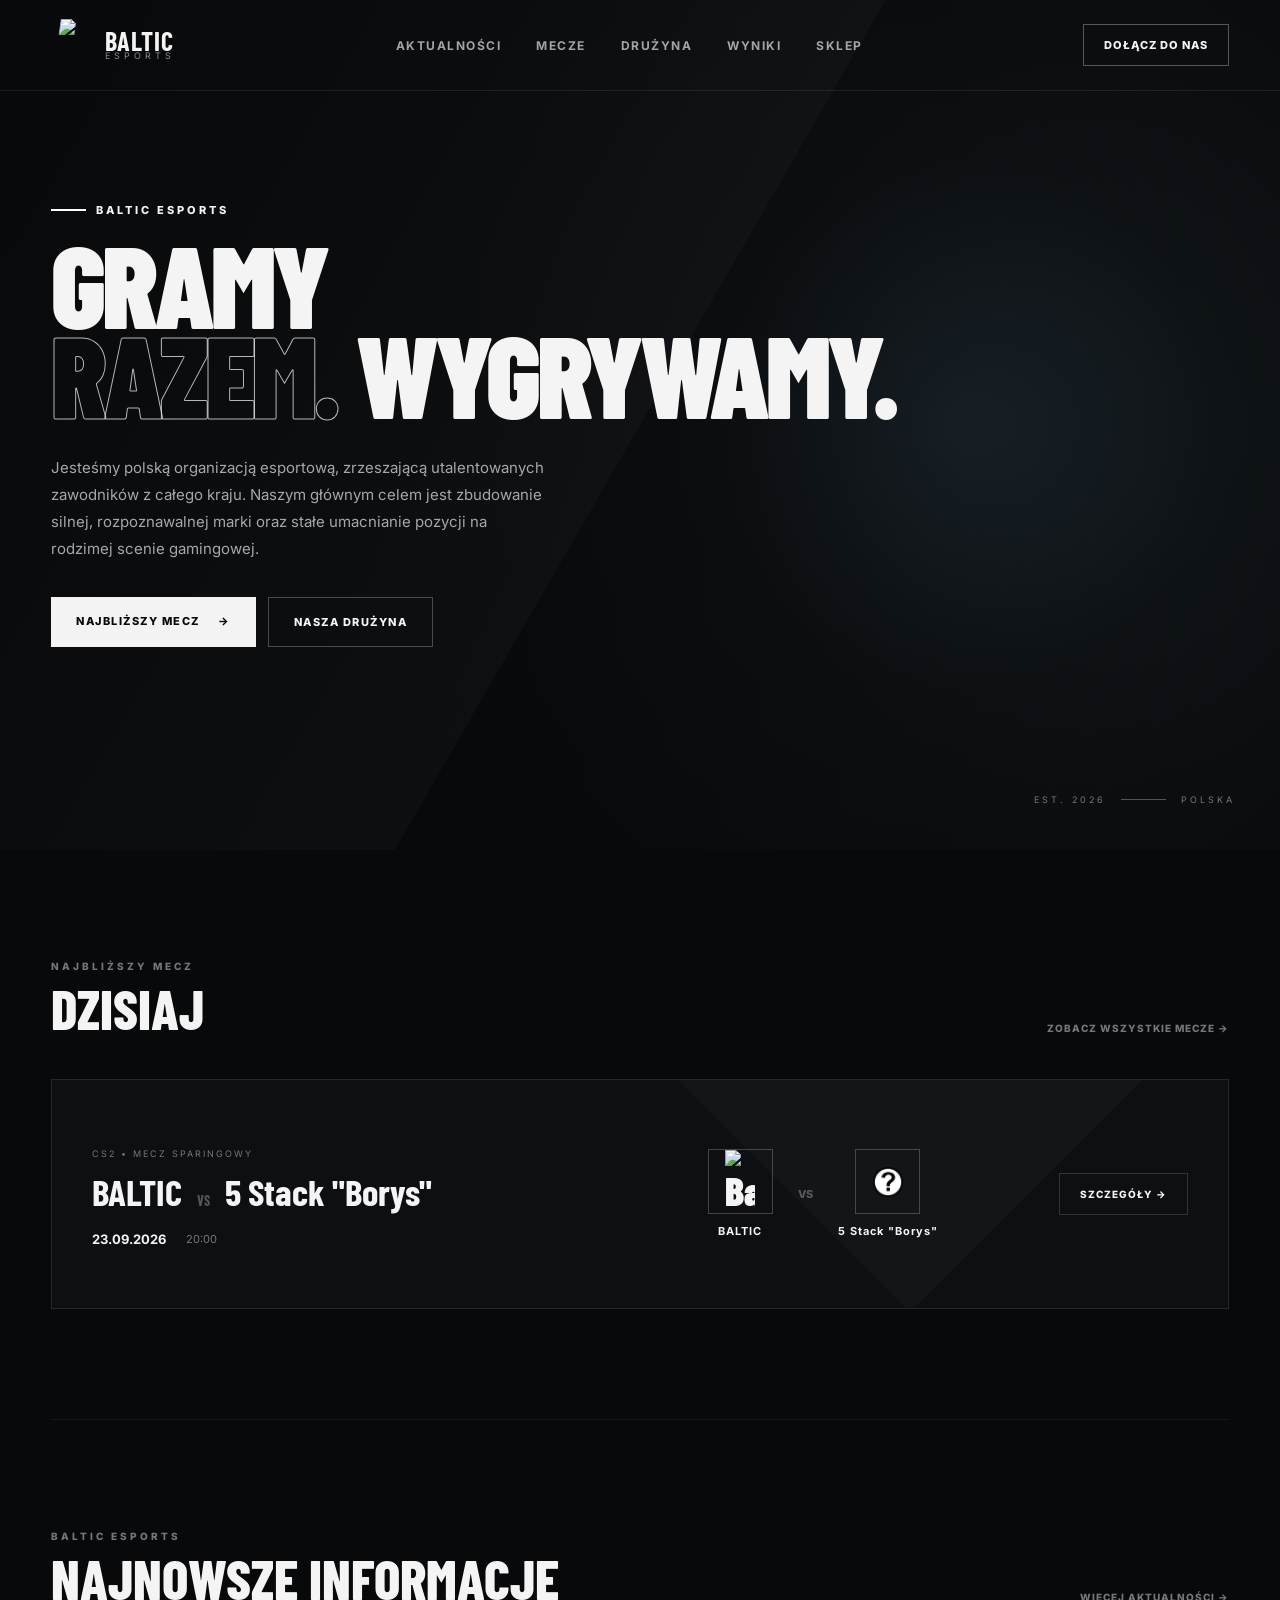
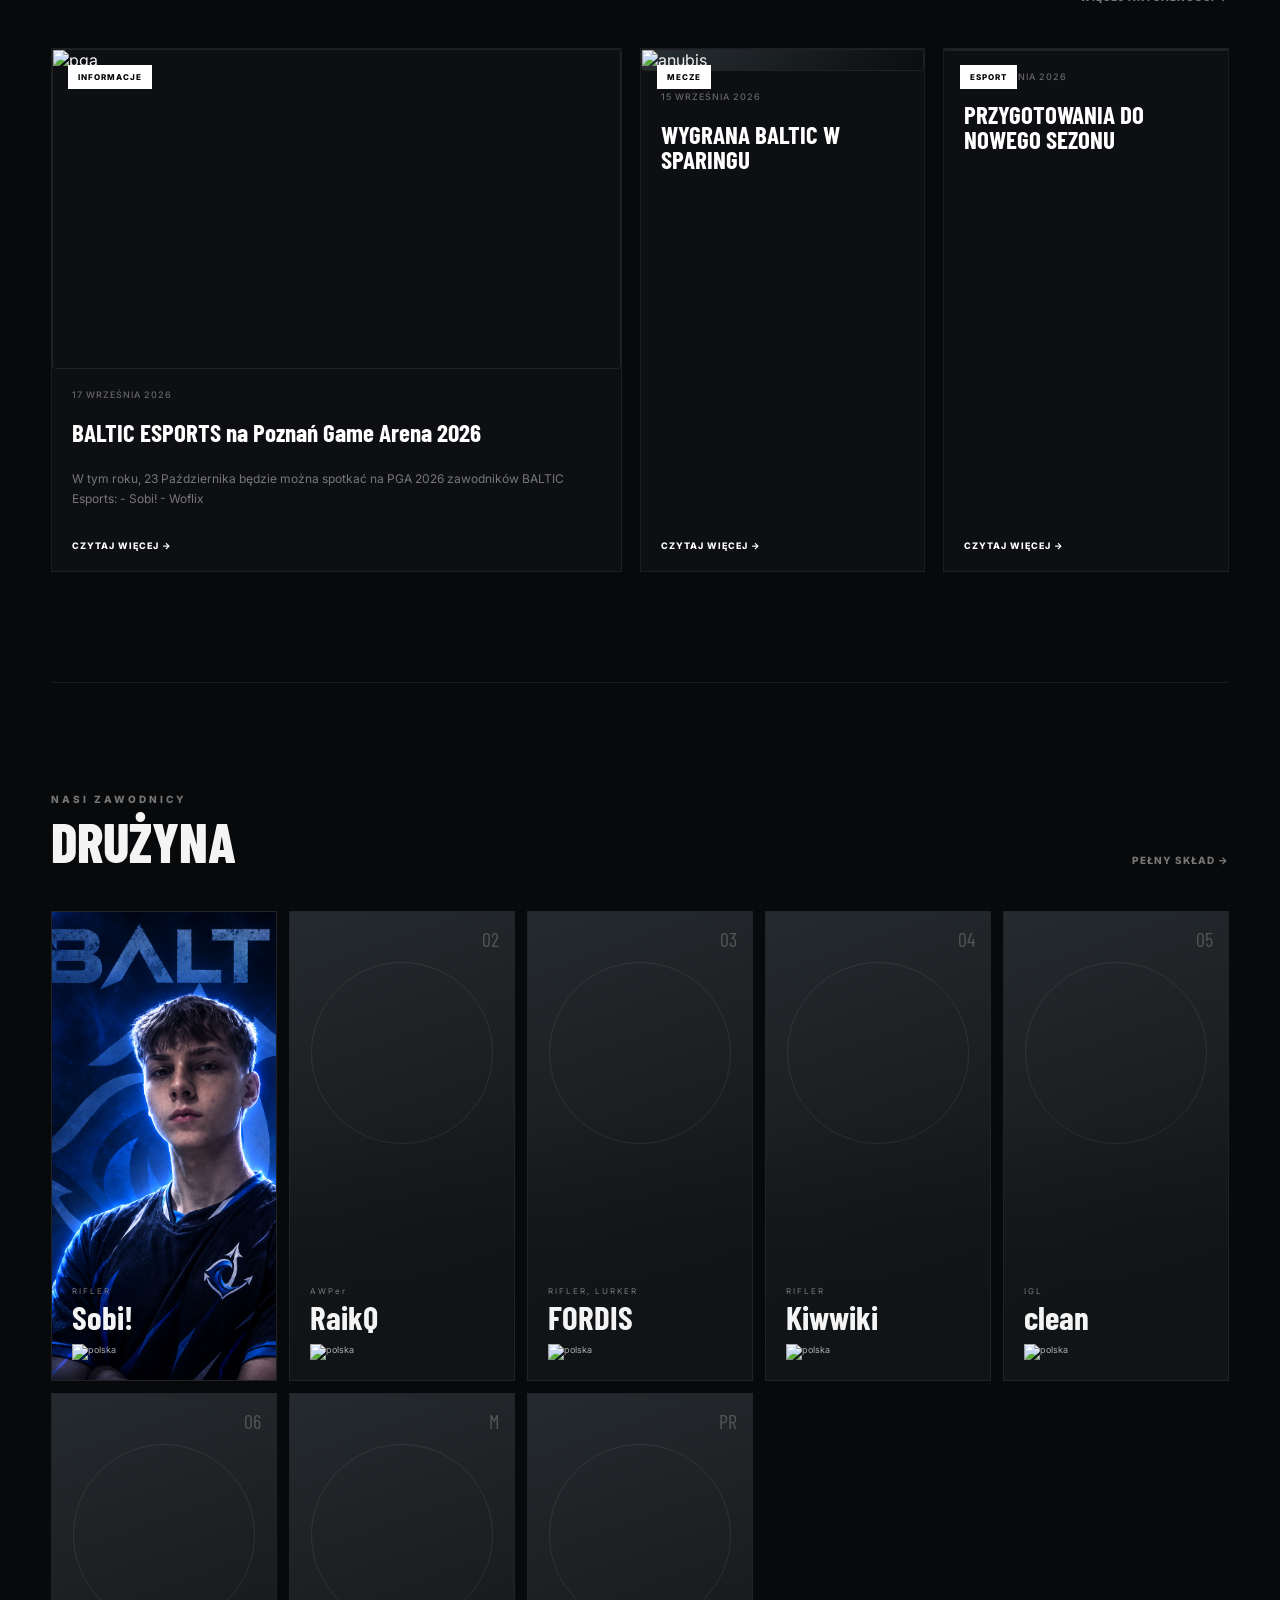
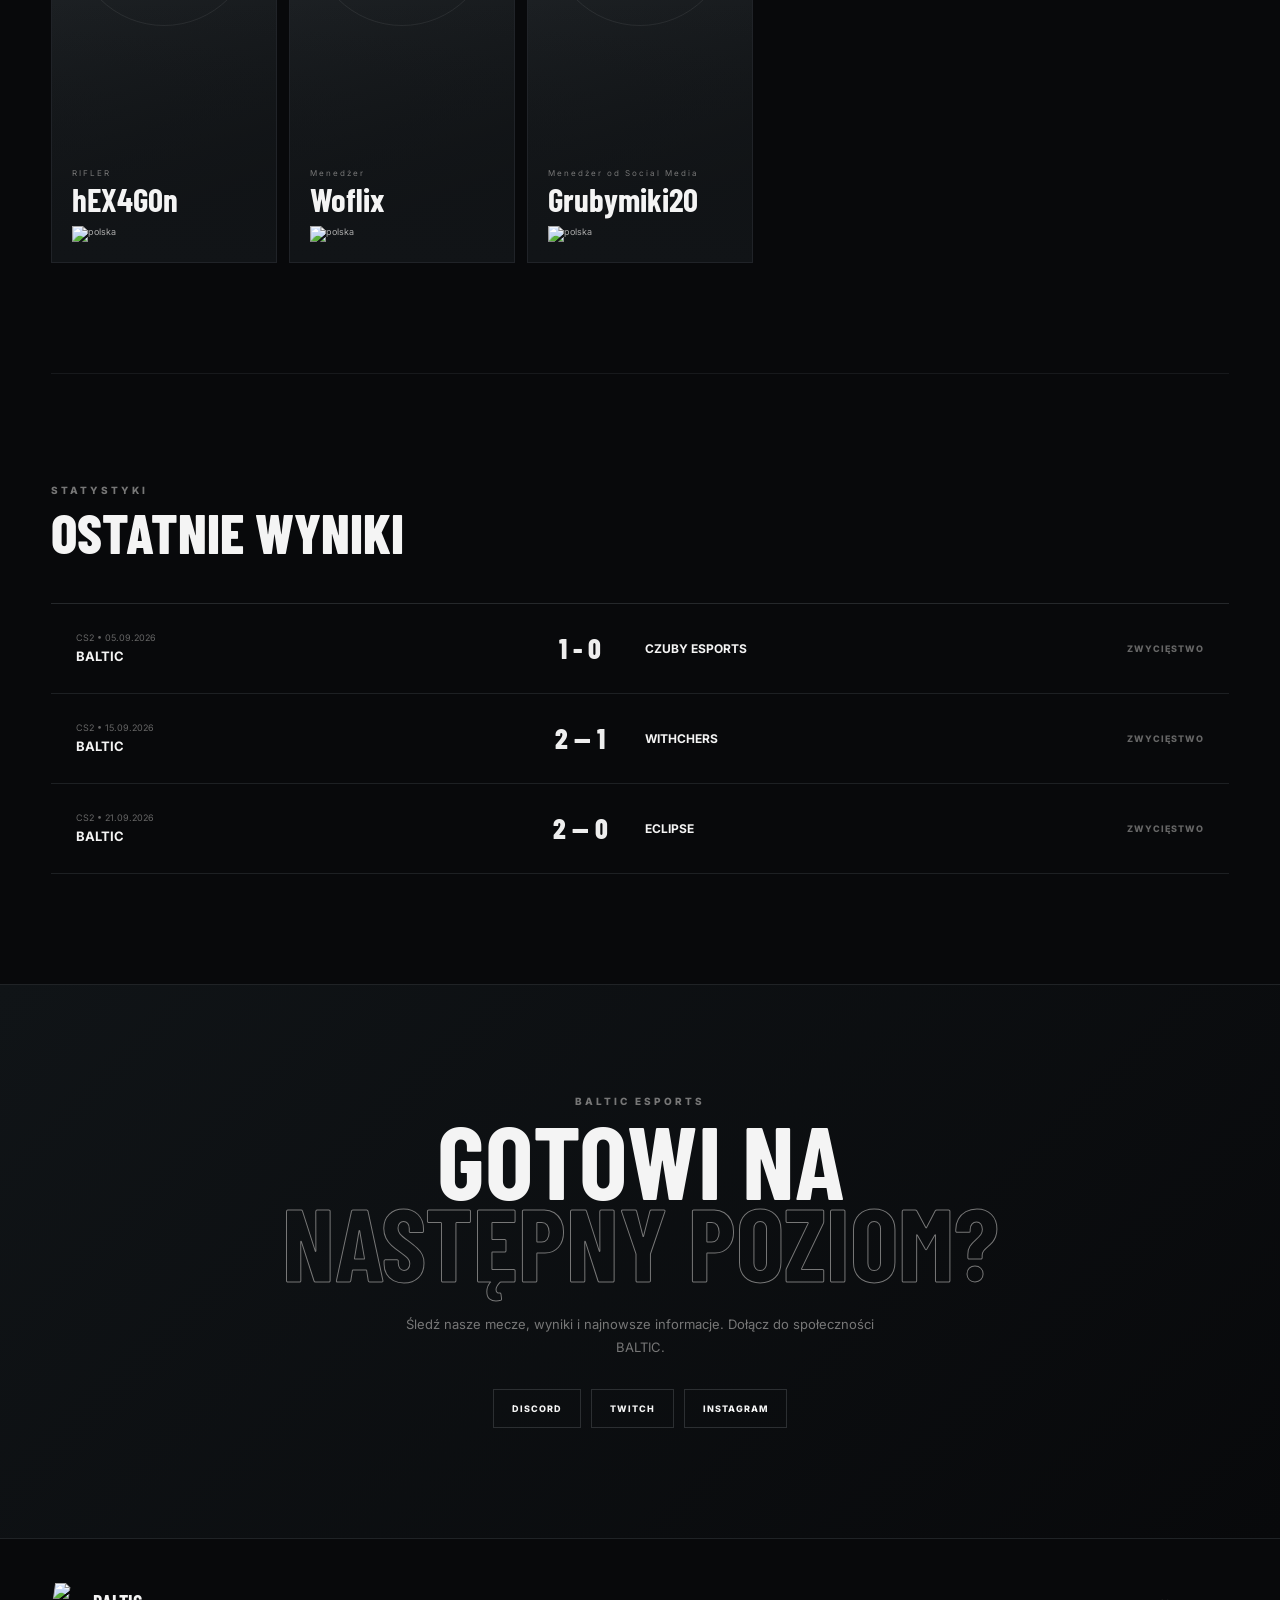
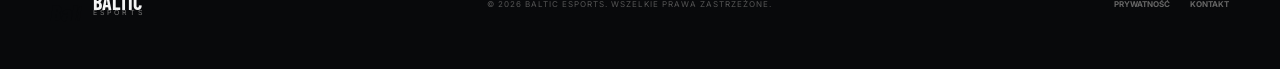
==== commit bed95898: "Remove script tag and update match section header" ====
--- a/index.html
+++ b/index.html
@@ -5,7 +5,6 @@
     <meta name="viewport" content="width=device-width, initial-scale=1.0">
     <title>BALTIC Esports</title>
     <link rel="stylesheet" href="index.css">
-    <script src="index.js">
 </head>
 <body>
     <header class="navbar">
@@ -63,7 +62,7 @@
             <div class="section-header">
                 <div>
                     <span class="section-tag">NAJBLIŻSZY MECZ</span>
-                    <h2><p id="data"></h2>
+                    <h2>DZISIAJ</h2>
                 </div>
                 <a href="#wyniki">ZOBACZ WSZYSTKIE MECZE →</a>
             </div>
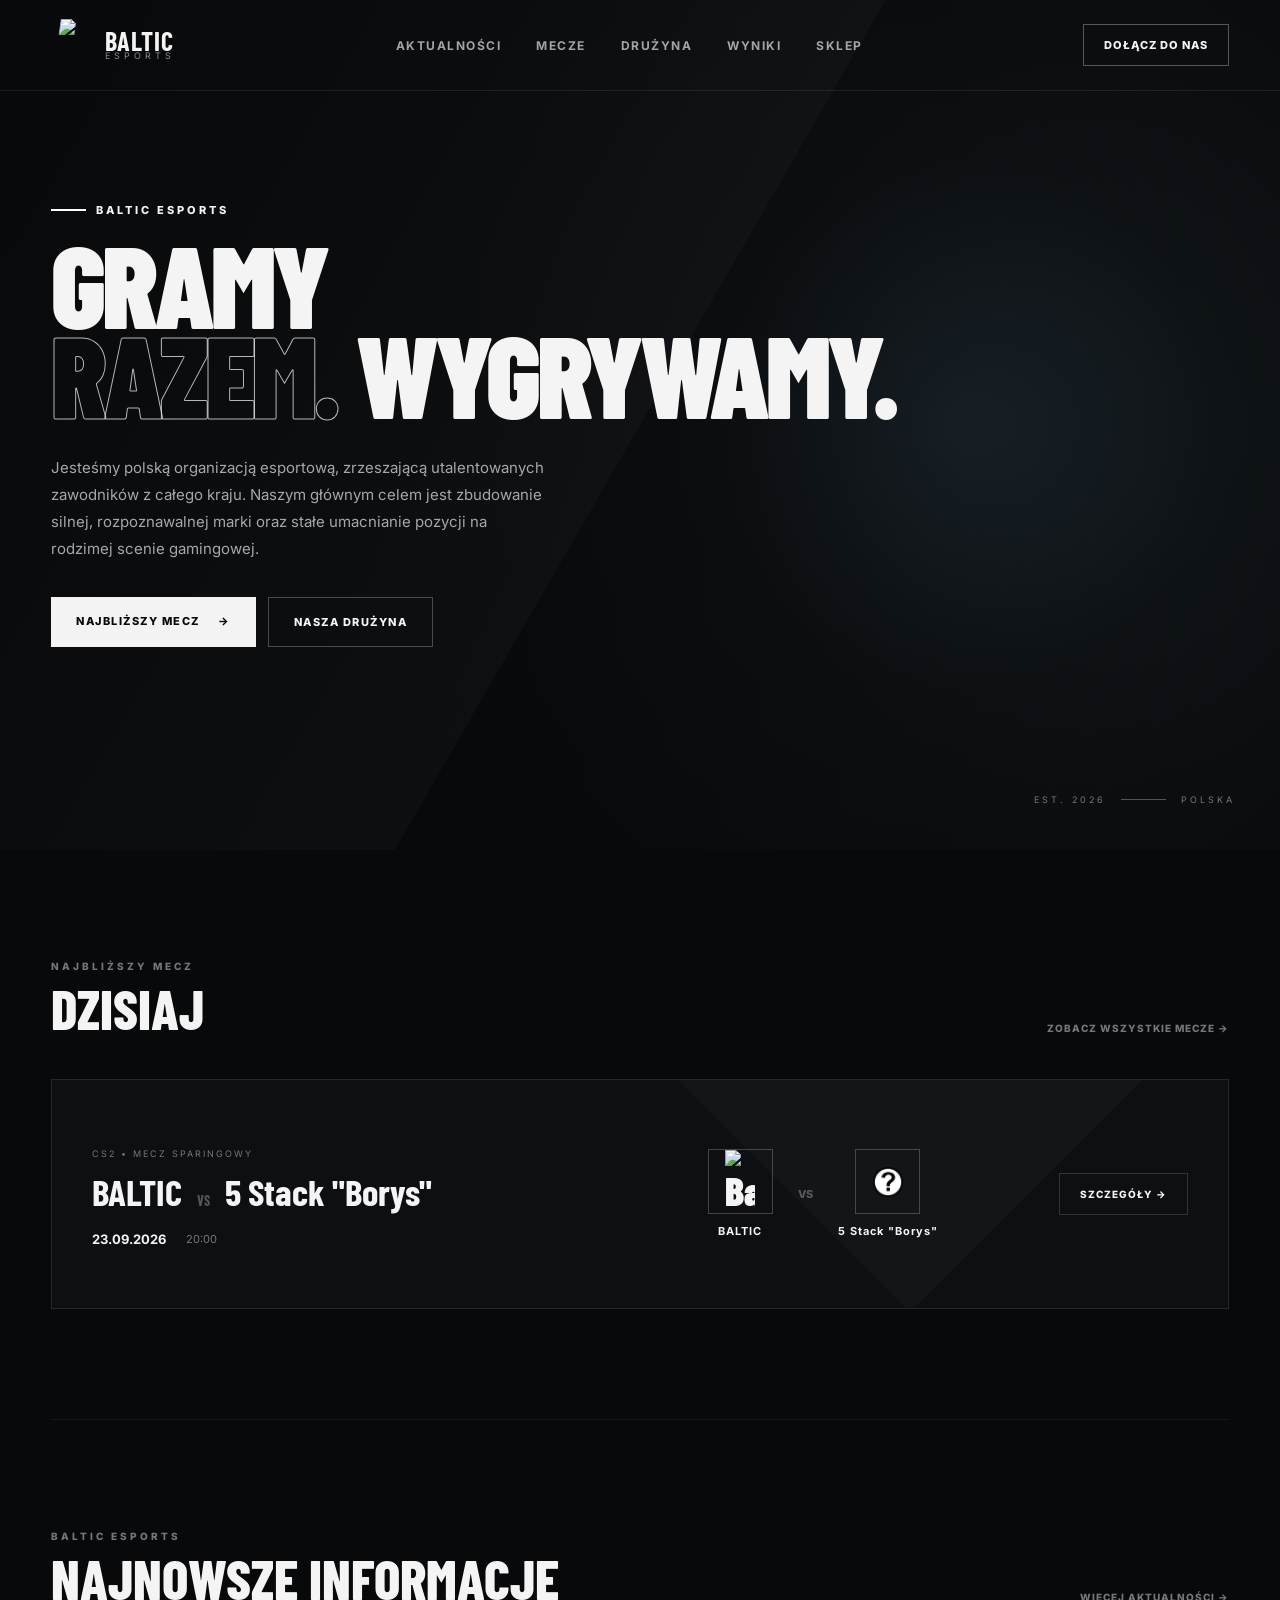
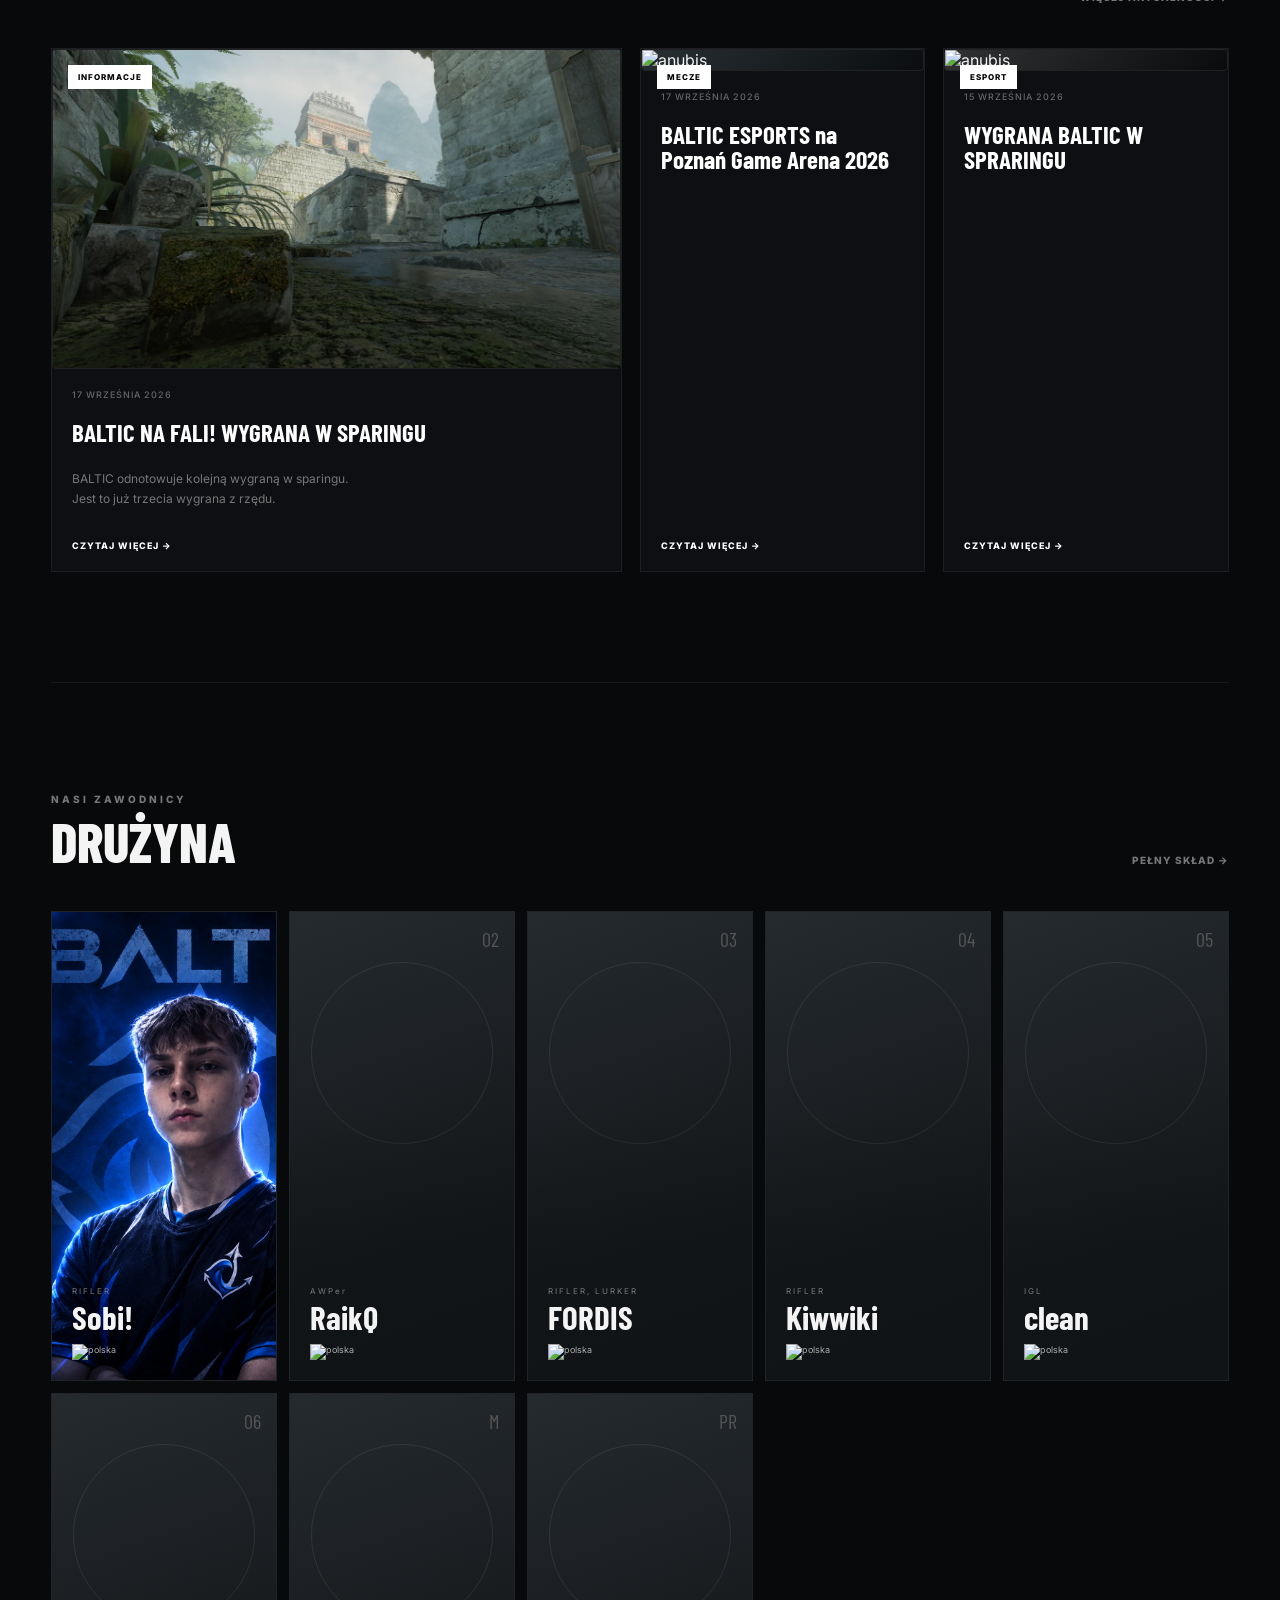
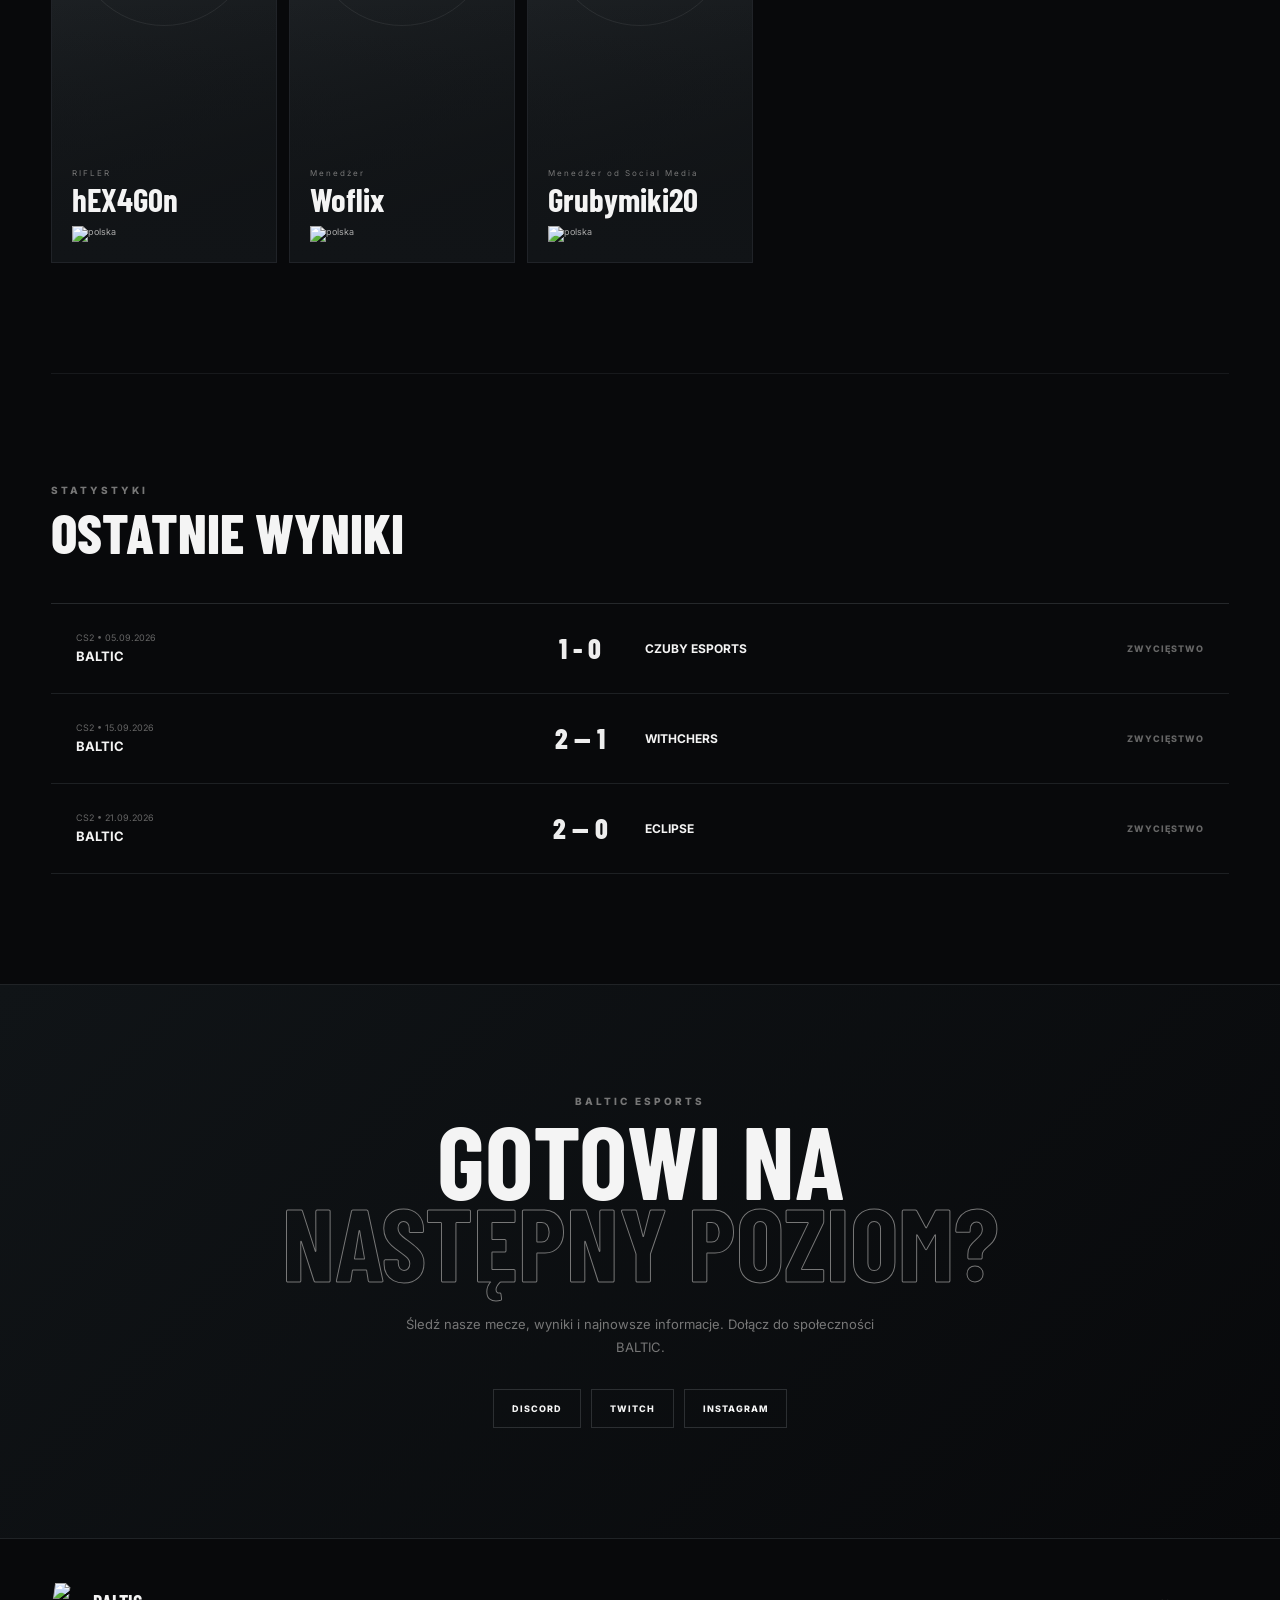
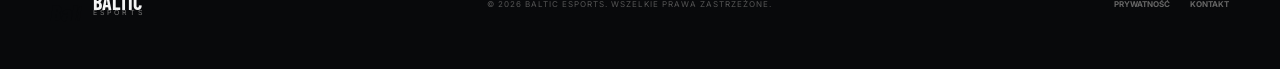
==== commit d962a3a7: "Update news articles and images in index.html" ====
--- a/index.html
+++ b/index.html
@@ -101,38 +101,38 @@
             <div class="news-grid">
                 <article class="news-card featured">
                     <div class="news-image image-one">
-                        <img src="pga.jpg" alt="pga">
+                        <img src="ancient.png" alt="ancient">
                         <span>INFORMACJE</span>
+                    </div>
+                    <div class="news-content">
+                        <small>17 WRZEŚNIA 2026</small>
+                        <h3>BALTIC NA FALI! WYGRANA W SPARINGU</h3>
+                        <p>
+                            BALTIC odnotowuje kolejną wygraną w sparingu.<br>
+                            Jest to już trzecia wygrana z rzędu.
+                        </p>
+                        <a href="/aktualnosci/">CZYTAJ WIĘCEJ →</a>
+                    </div>
+                </article>
+                <article class="news-card">
+                    <div class="news-image image-two">
+                        <img src="pga.jpg" alt="anubis">
+                        <span>MECZE</span>
                     </div>
                     <div class="news-content">
                         <small>17 WRZEŚNIA 2026</small>
                         <h3>BALTIC ESPORTS na Poznań Game Arena 2026</h3>
-                        <p>
-                            W tym roku, 23 Października będzie można spotkać na PGA 2026 zawodników BALTIC Esports:
-                            - Sobi!
-                            - Woflix
-                        </p>
-                        <a href="/aktualnosci/">CZYTAJ WIĘCEJ →</a>
-                    </div>
-                </article>
-                <article class="news-card">
-                    <div class="news-image image-two">
-                        <img src="anubis.jpg" alt="anubis">
-                        <span>MECZE</span>
-                    </div>
-                    <div class="news-content">
-                        <small>15 WRZEŚNIA 2026</small>
-                        <h3>WYGRANA BALTIC W SPARINGU</h3>
                         <a href="/aktualnosci/">CZYTAJ WIĘCEJ →</a>
                     </div>
                 </article>
                 <article class="news-card">
                     <div class="news-image image-three">
+                        <img src="anubis.jpg" alt="anubis">
                         <span>ESPORT</span>
                     </div>
                     <div class="news-content">
-                        <small>08 WRZEŚNIA 2026</small>
-                        <h3>PRZYGOTOWANIA DO NOWEGO SEZONU</h3>
+                        <small>15 WRZEŚNIA 2026</small>
+                        <h3>WYGRANA BALTIC W SPRARINGU</h3>
                         <a href="#">CZYTAJ WIĘCEJ →</a>
                     </div>
                 </article>
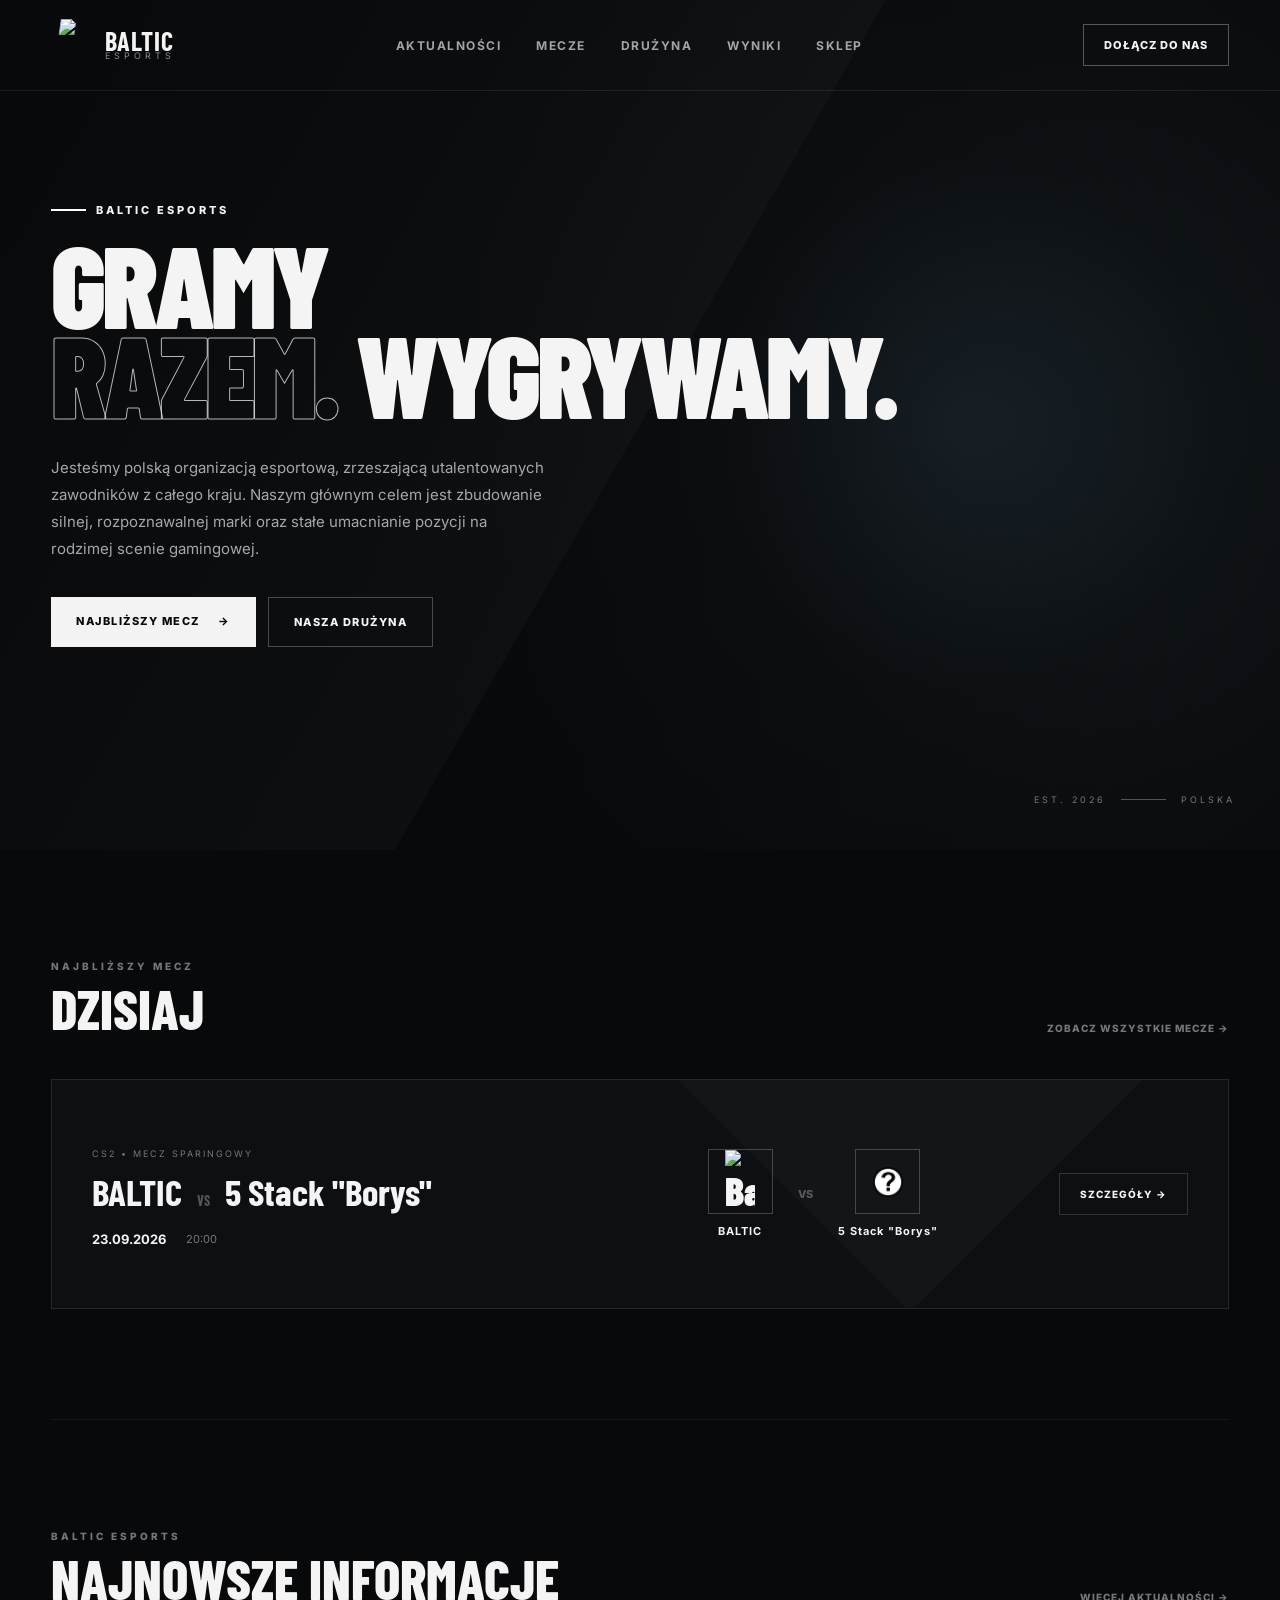
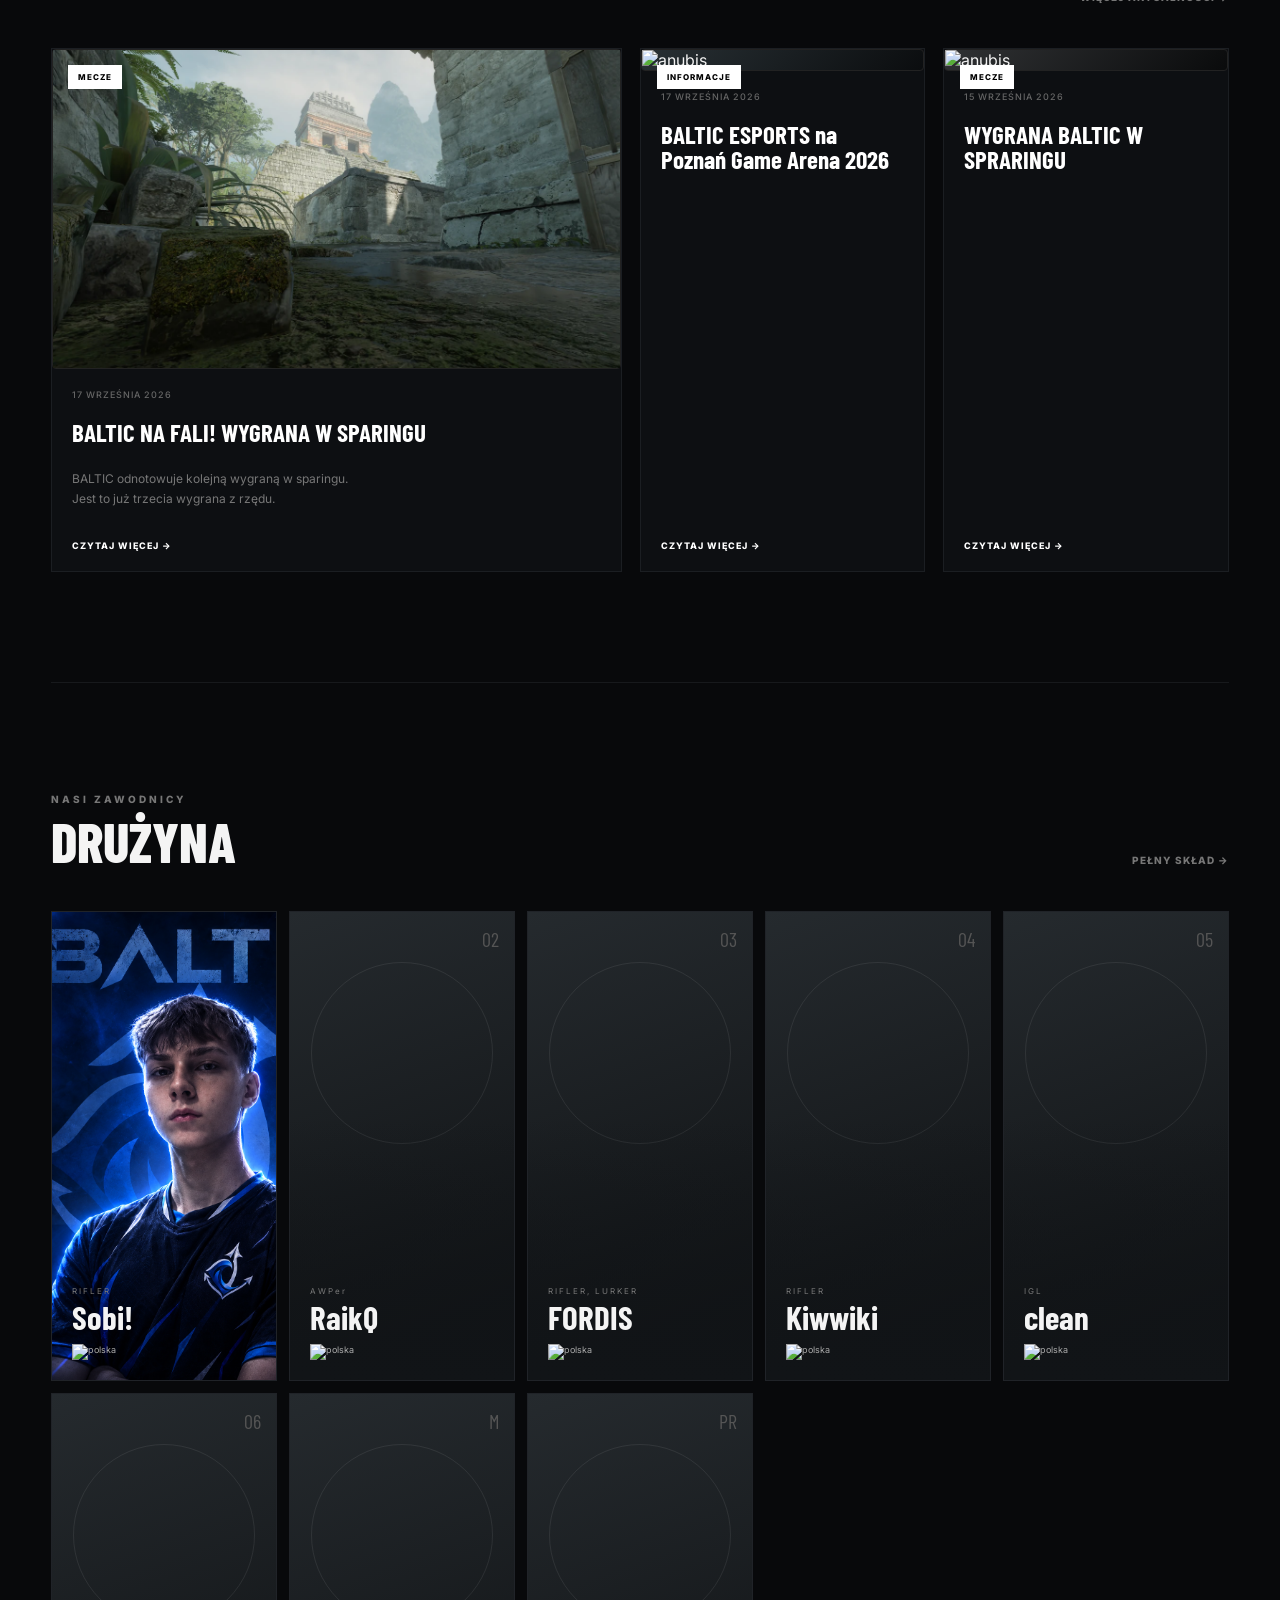
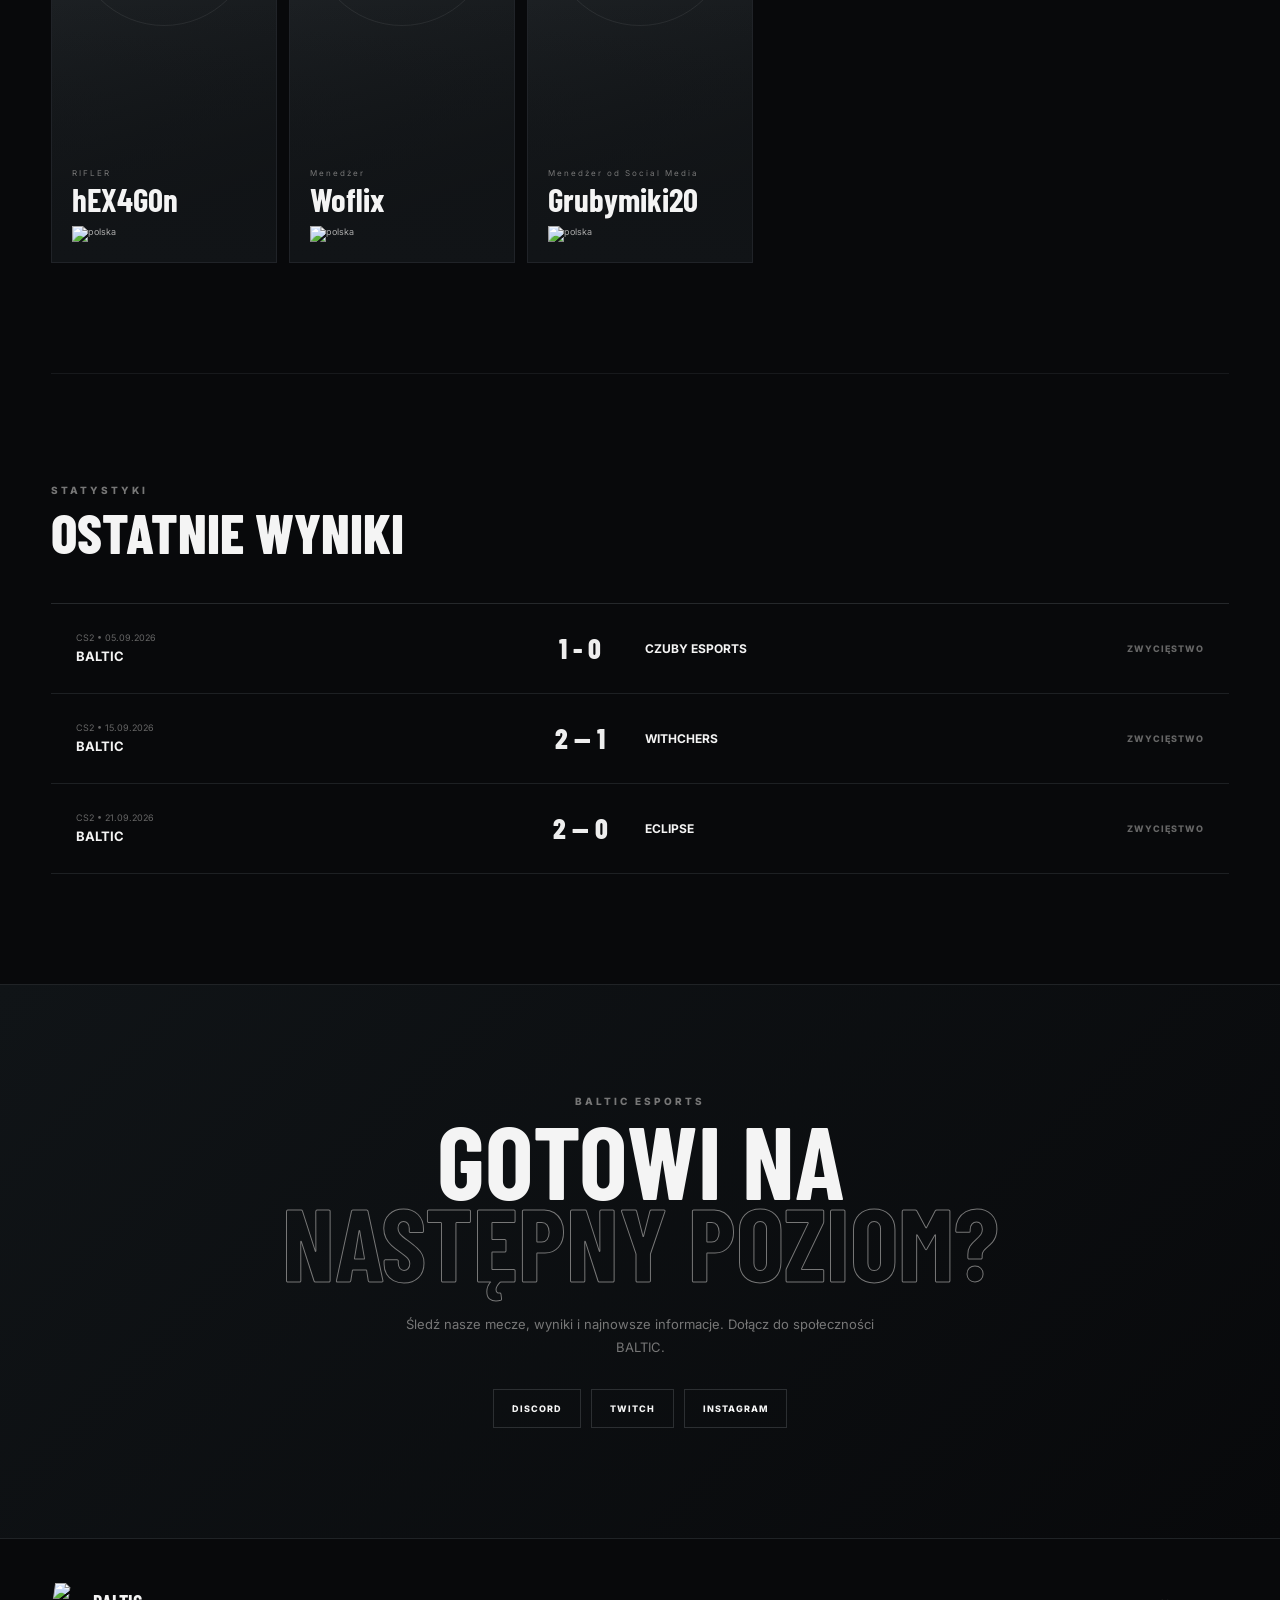
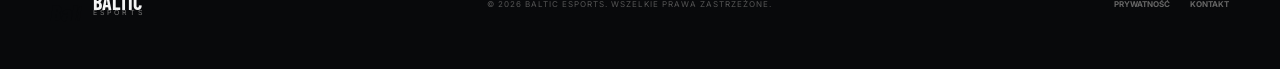
==== commit d035c099: "Swap text labels in news cards" ====
--- a/index.html
+++ b/index.html
@@ -102,7 +102,7 @@
                 <article class="news-card featured">
                     <div class="news-image image-one">
                         <img src="ancient.png" alt="ancient">
-                        <span>INFORMACJE</span>
+                        <span>MECZE</span>
                     </div>
                     <div class="news-content">
                         <small>17 WRZEŚNIA 2026</small>
@@ -117,7 +117,7 @@
                 <article class="news-card">
                     <div class="news-image image-two">
                         <img src="pga.jpg" alt="anubis">
-                        <span>MECZE</span>
+                        <span>INFORMACJE</span>
                     </div>
                     <div class="news-content">
                         <small>17 WRZEŚNIA 2026</small>
@@ -128,7 +128,7 @@
                 <article class="news-card">
                     <div class="news-image image-three">
                         <img src="anubis.jpg" alt="anubis">
-                        <span>ESPORT</span>
+                        <span>MECZE</span>
                     </div>
                     <div class="news-content">
                         <small>15 WRZEŚNIA 2026</small>
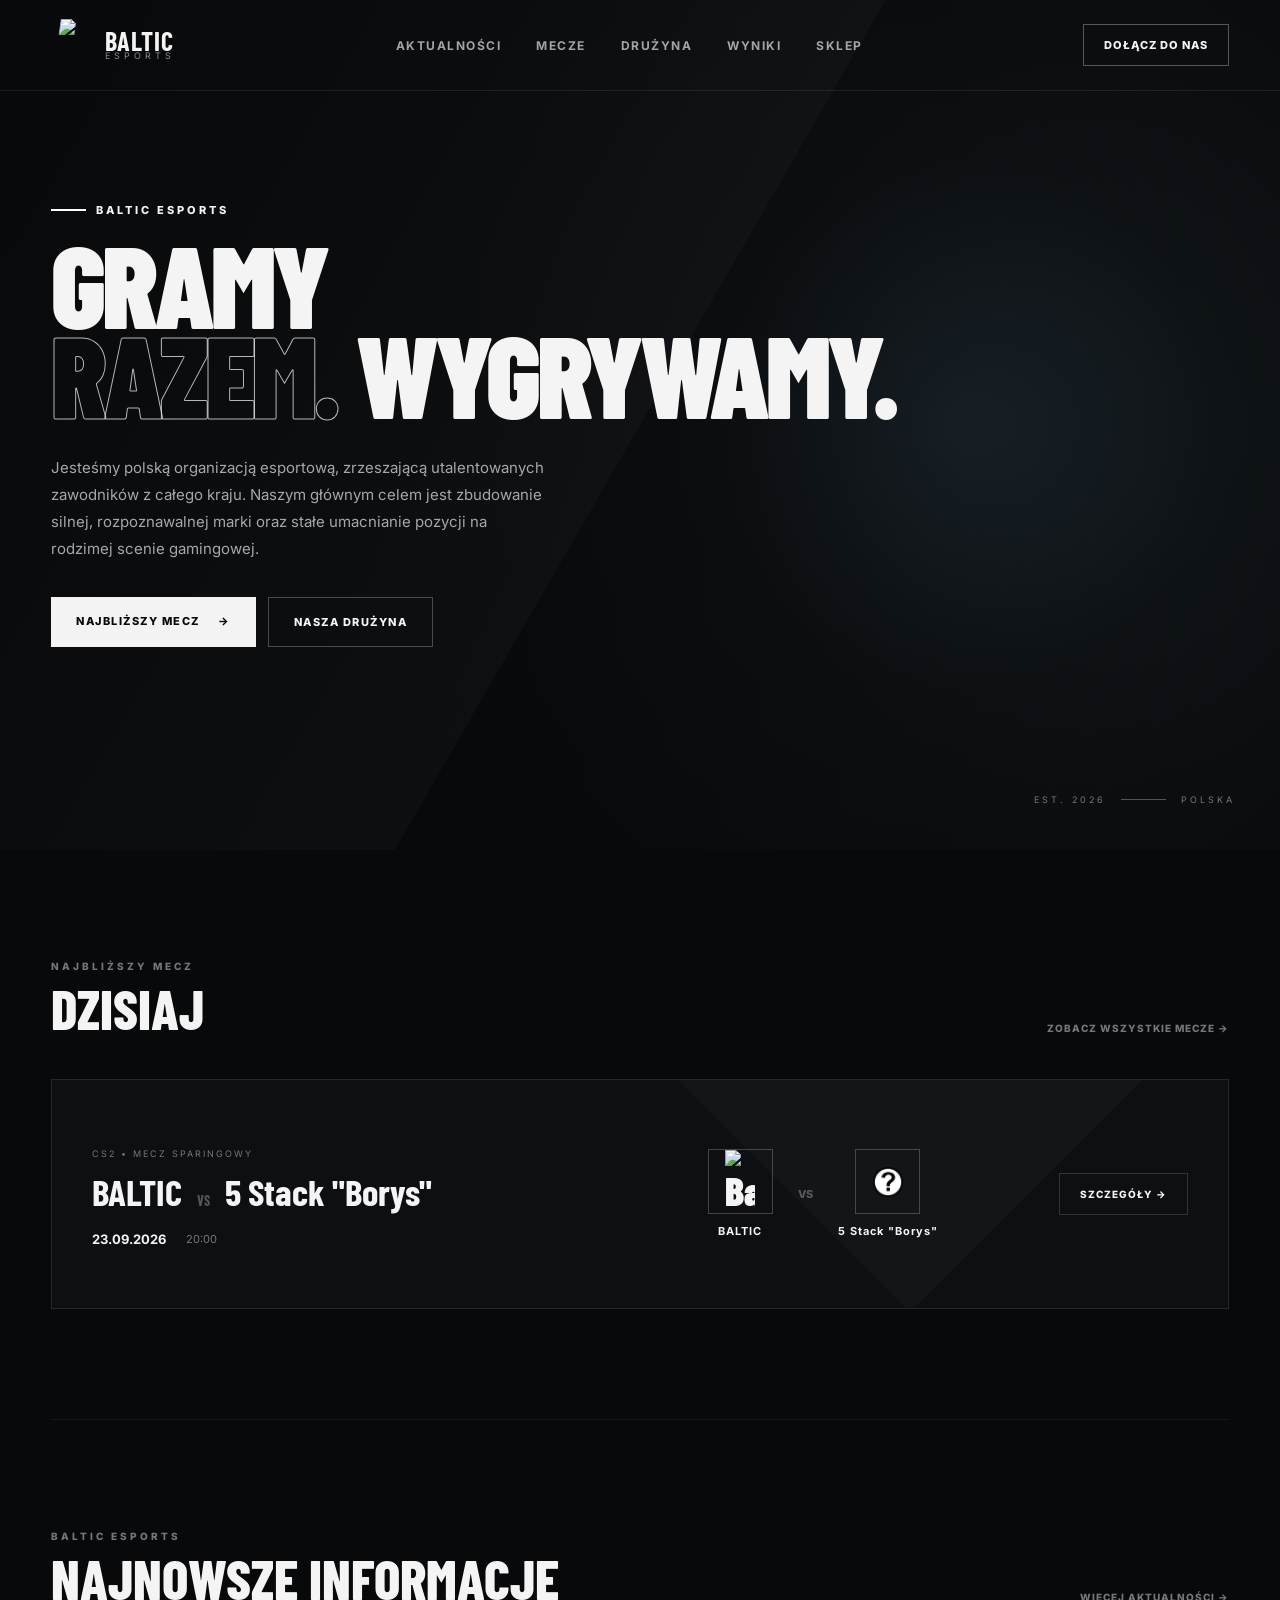
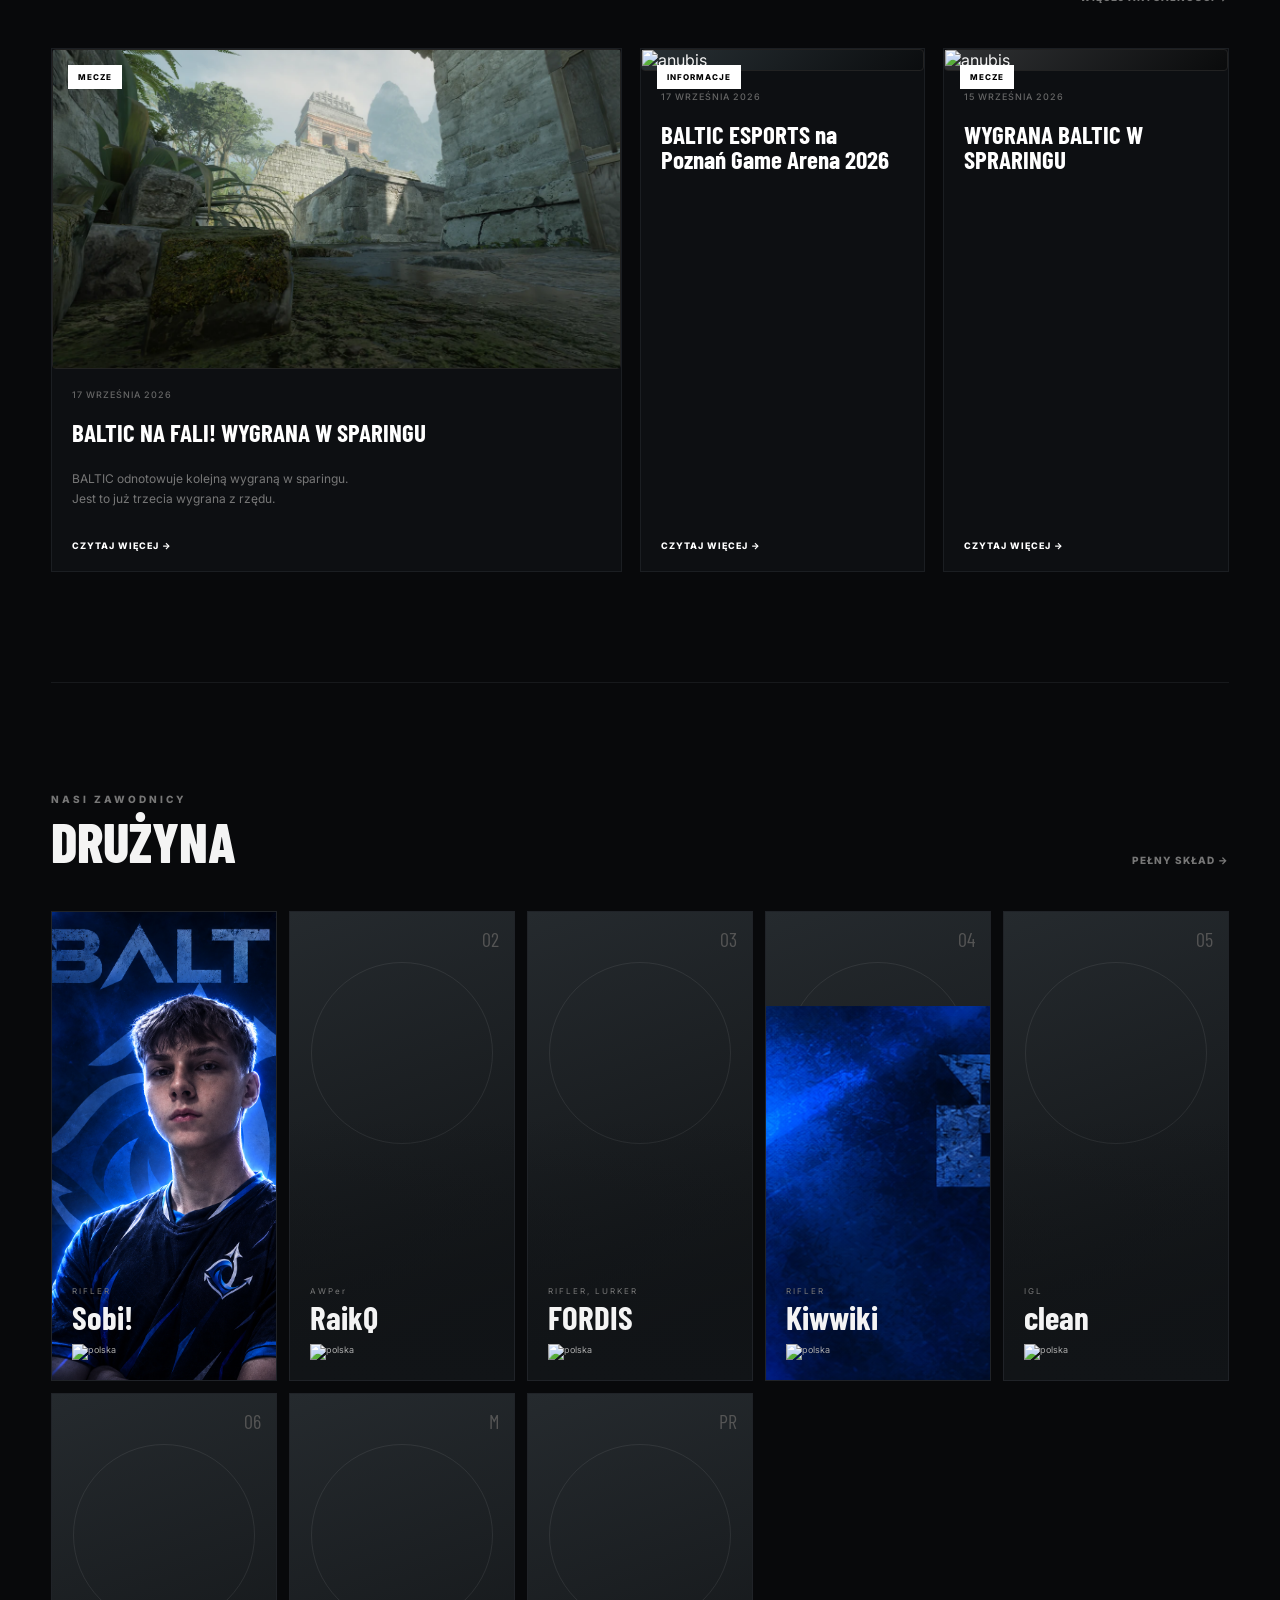
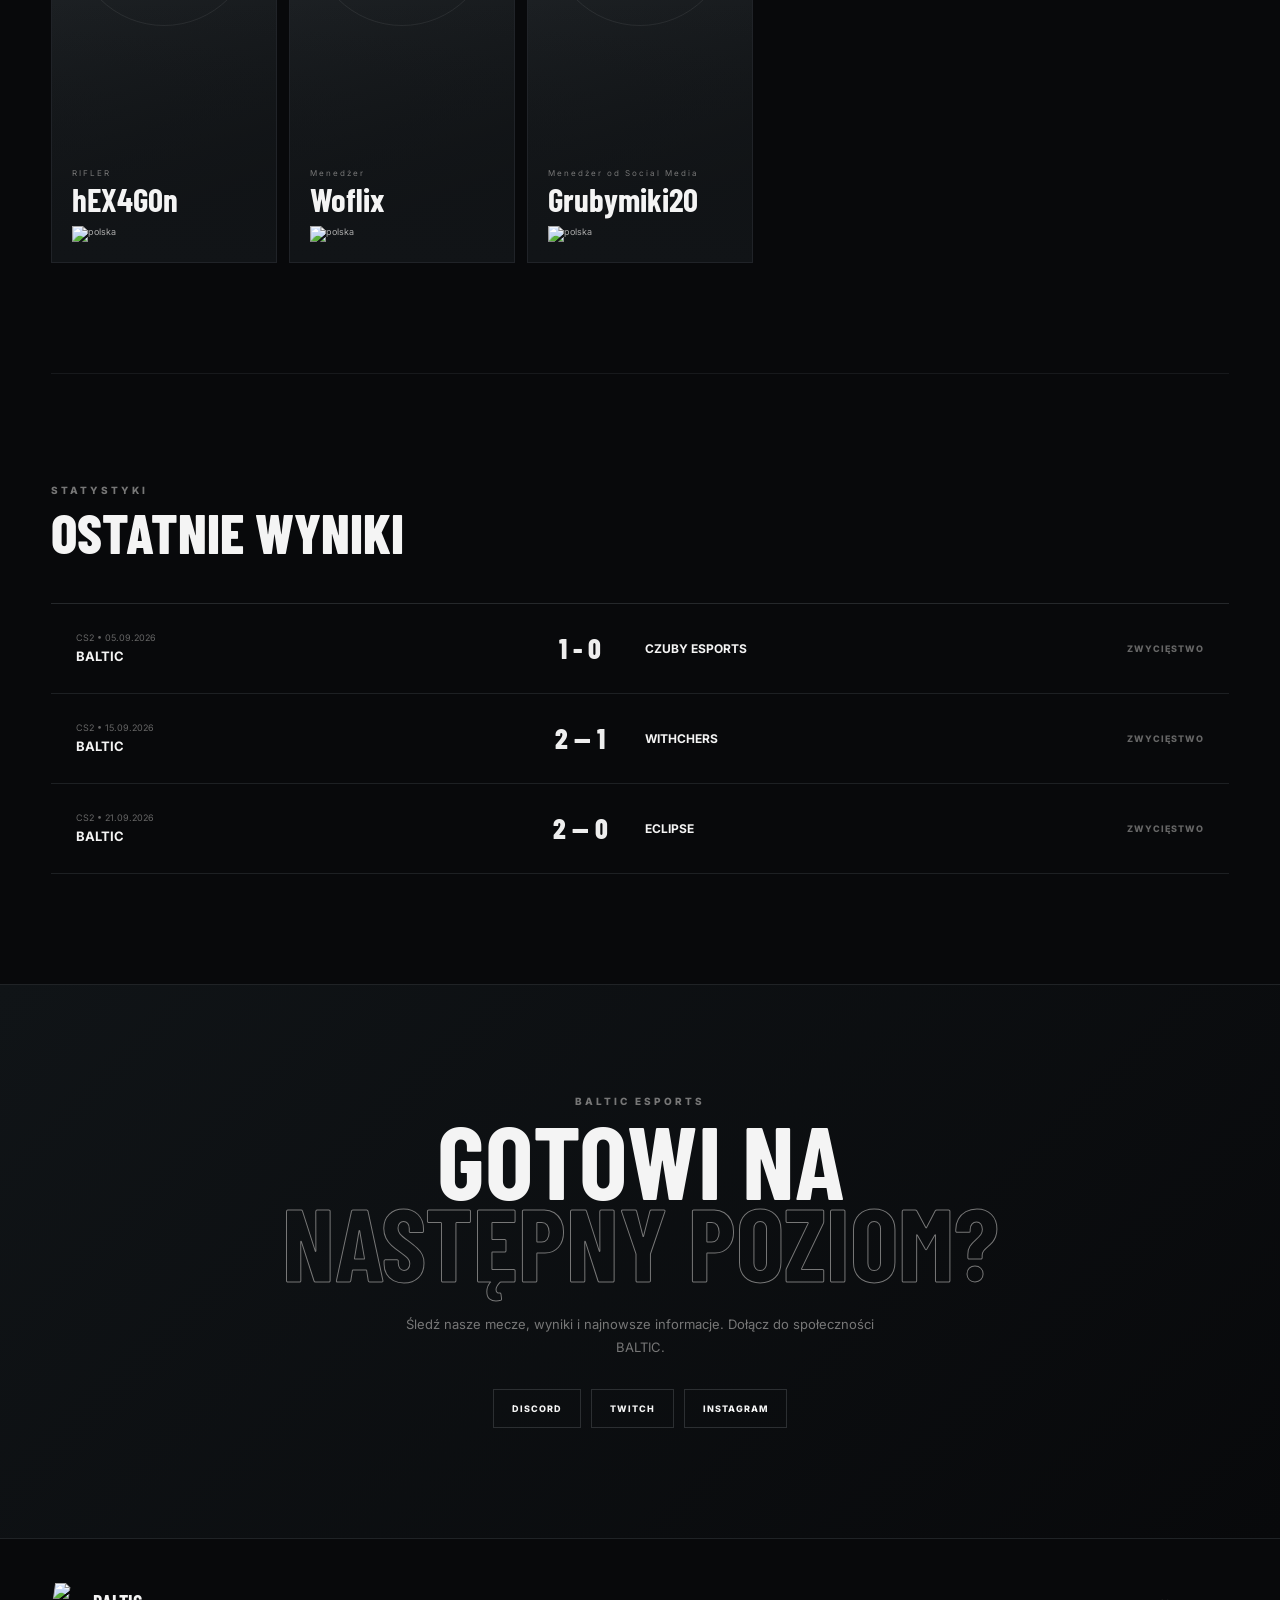
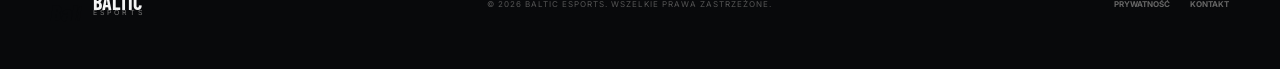
==== commit cf09d66c: "Add player photo for player 04" ====
--- a/index.html
+++ b/index.html
@@ -176,7 +176,7 @@
                     </div>
                 <div class="player">
                     <div class="player-number">04</div>
-                    <div class="player-photo"></div>
+                    <div class="player-photo"><img src="BALTIC_Kiwi.png" alt="Kiwi"></div>
                     <div class="player-info">
                         <span>RIFLER</span>
                         <h3>Kiwwiki</h3>
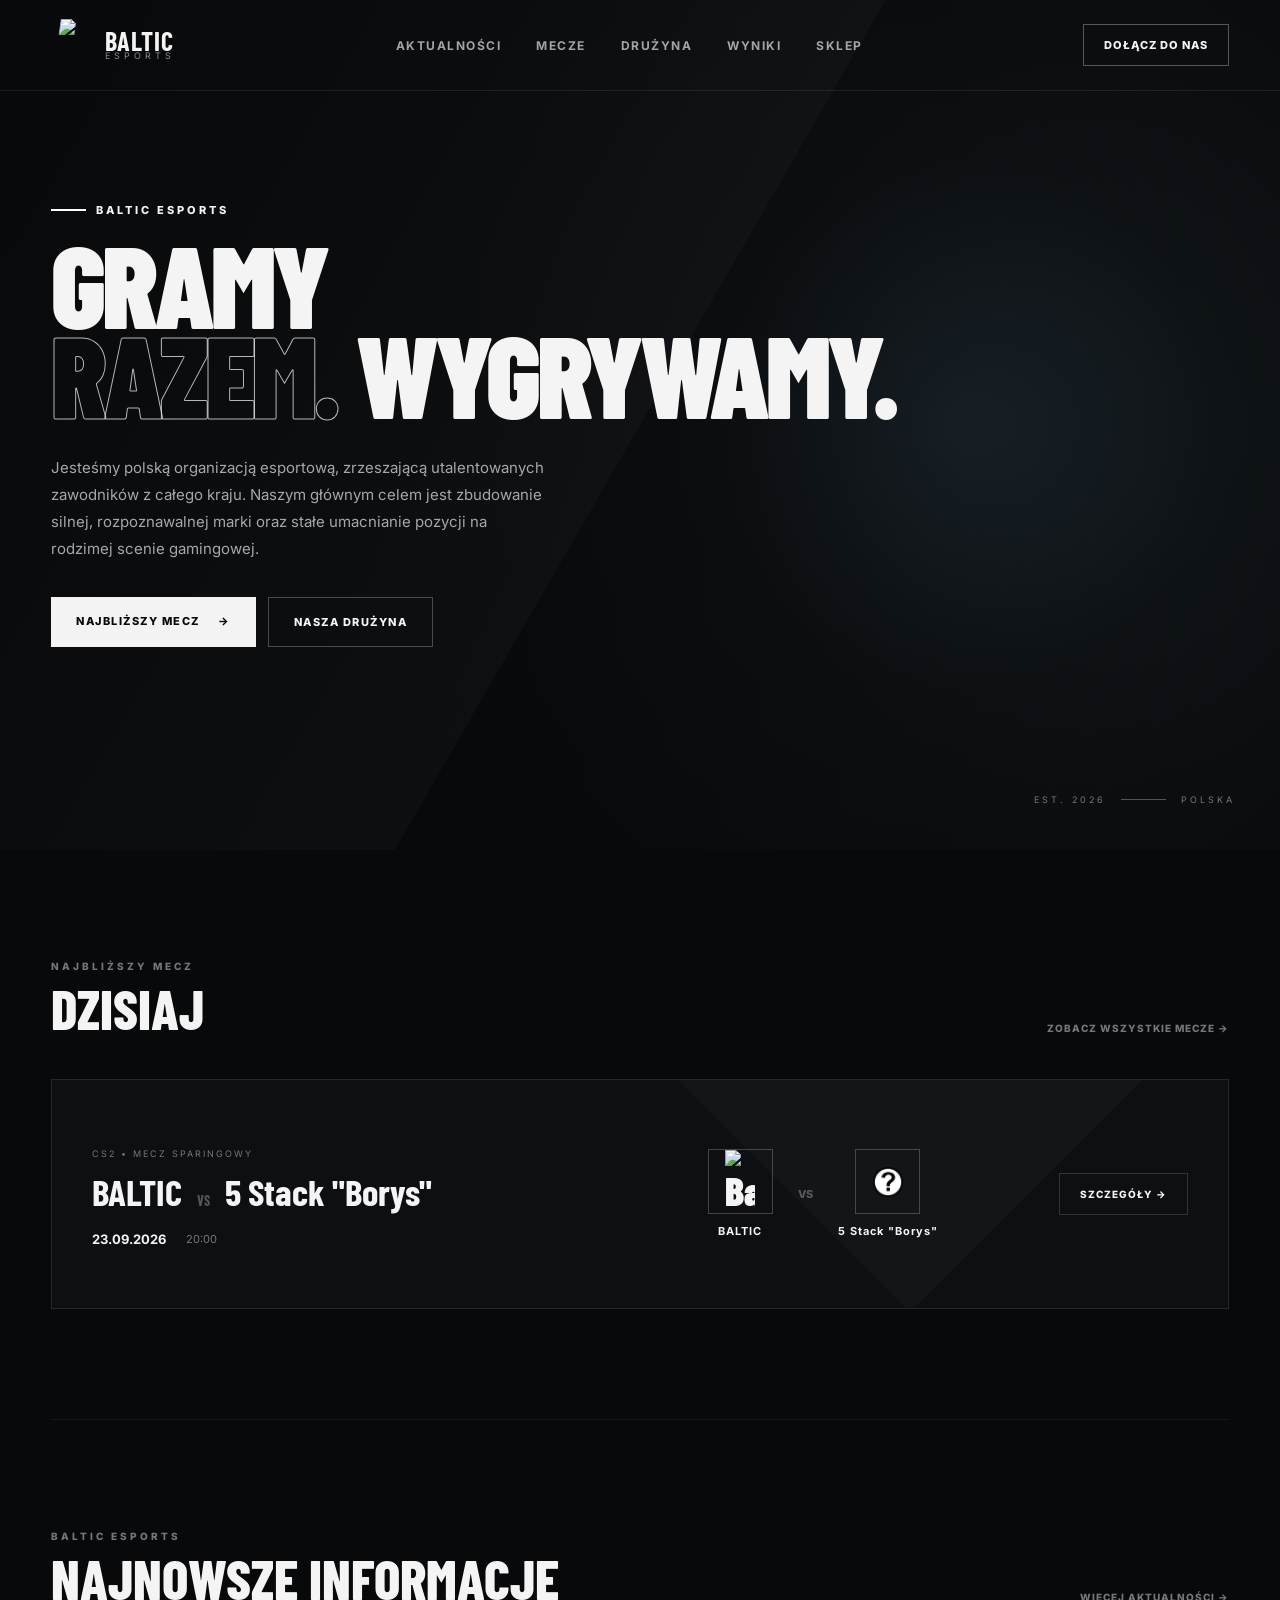
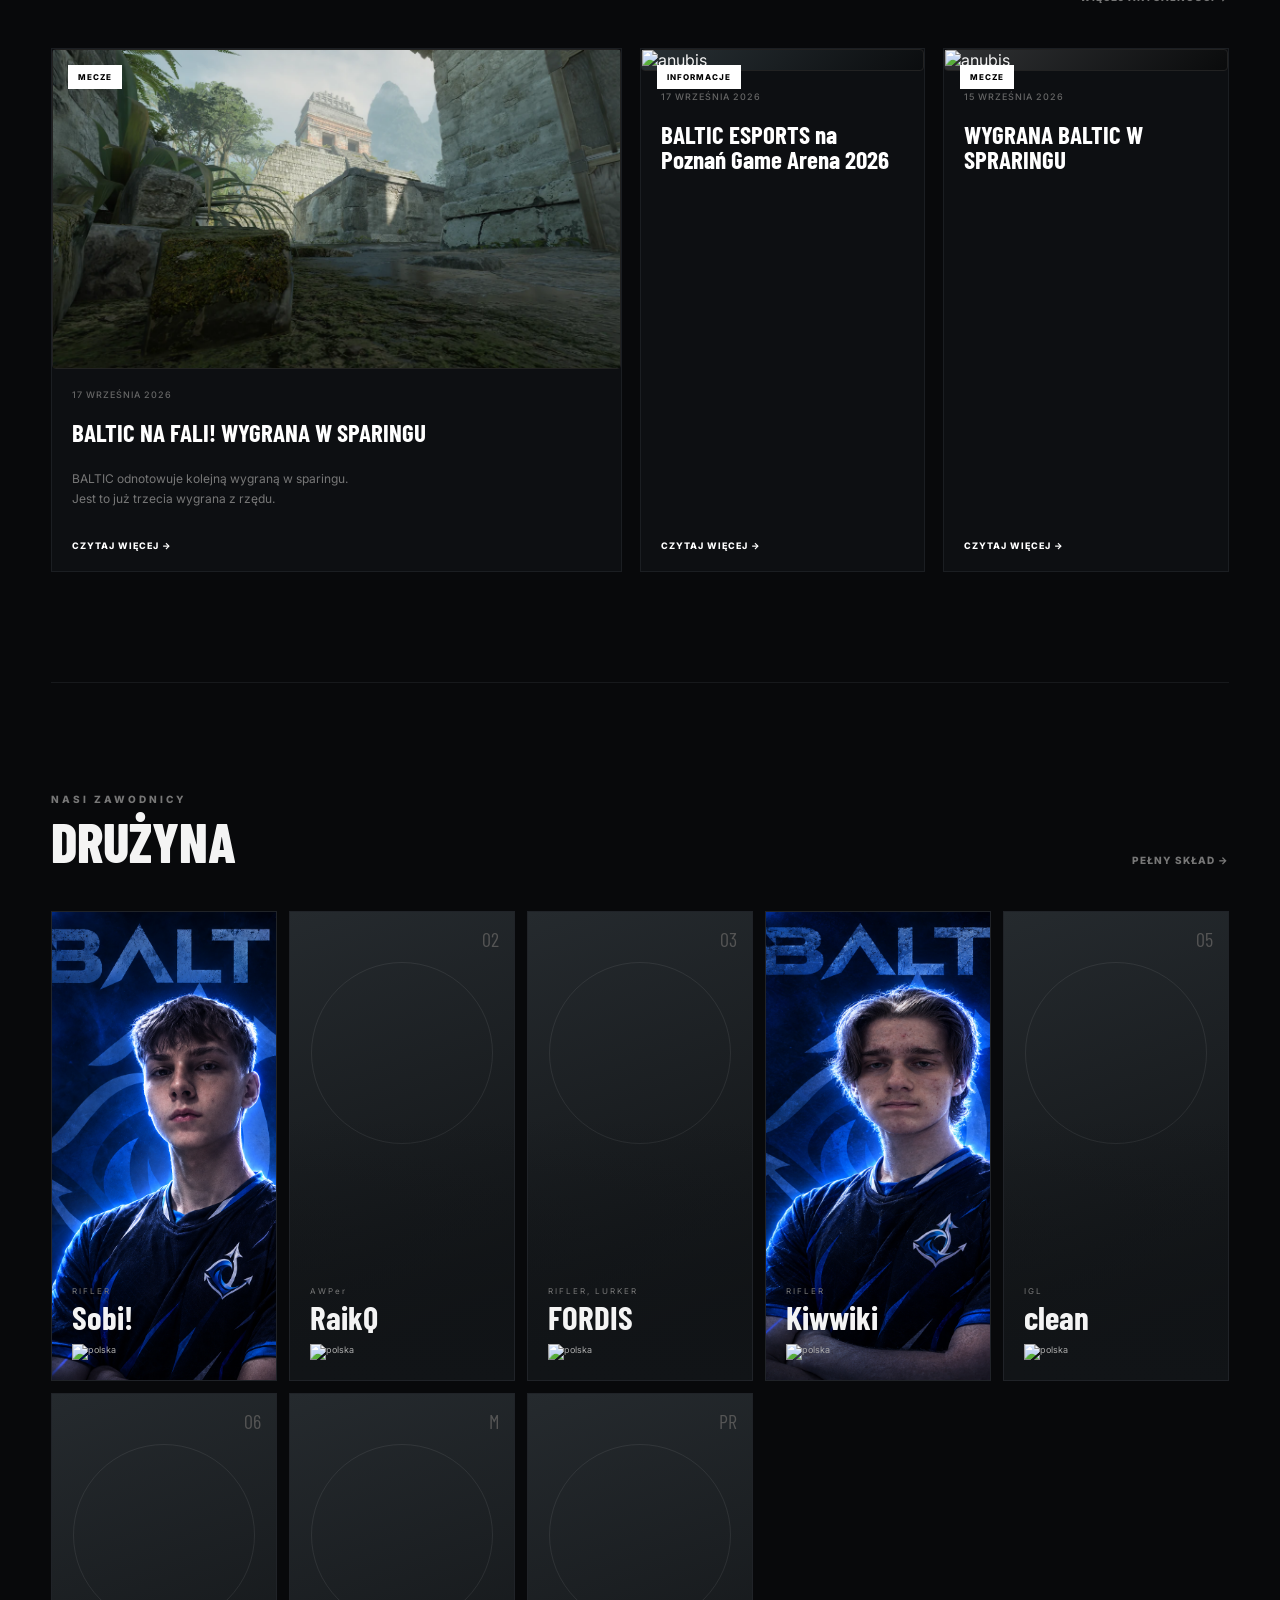
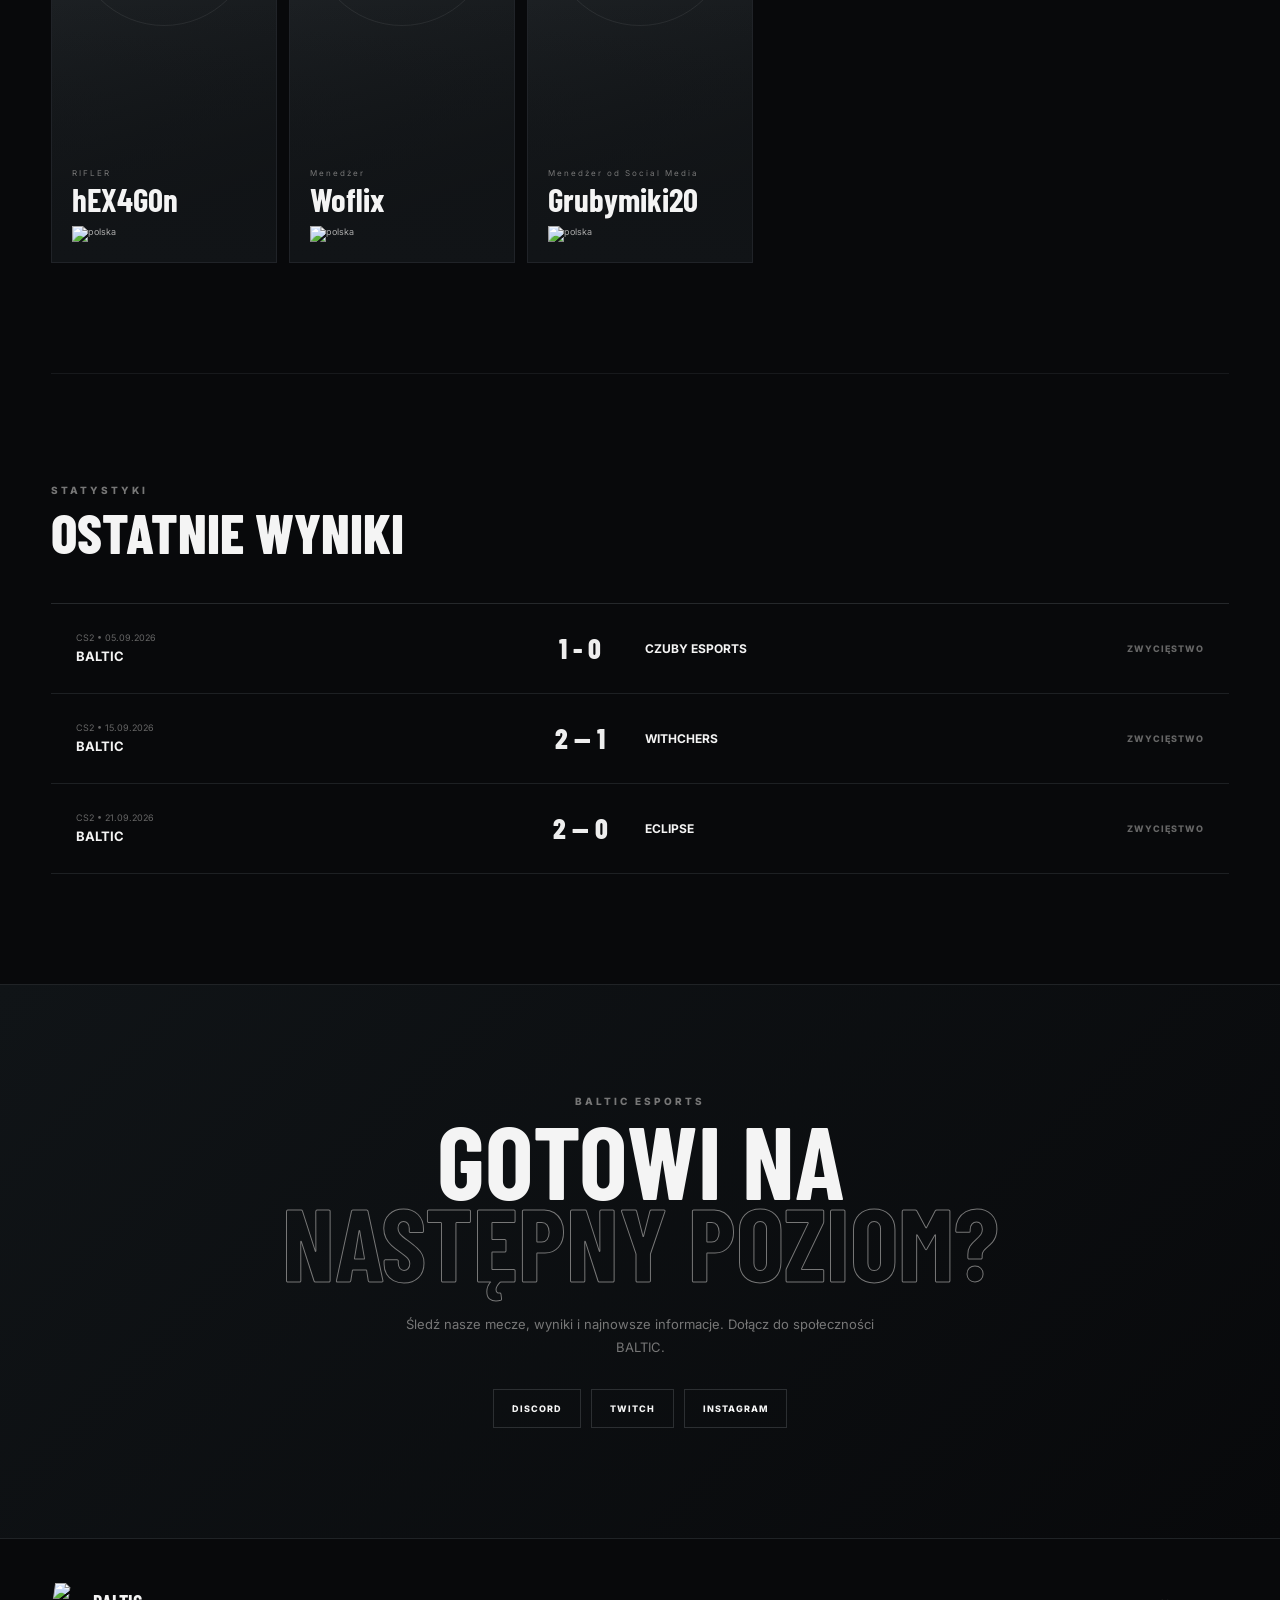
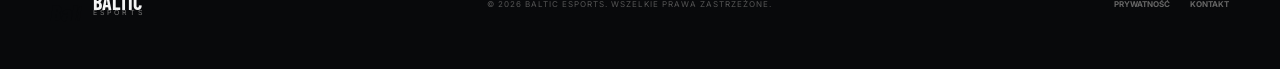
==== commit 664e46d8: "Add class to player photo image element" ====
--- a/index.html
+++ b/index.html
@@ -176,7 +176,7 @@
                     </div>
                 <div class="player">
                     <div class="player-number">04</div>
-                    <div class="player-photo"><img src="BALTIC_Kiwi.png" alt="Kiwi"></div>
+                    <div class="player-photo"><img class="playerphoto" src="BALTIC_Kiwi.png" alt="Kiwi"></div>
                     <div class="player-info">
                         <span>RIFLER</span>
                         <h3>Kiwwiki</h3>
